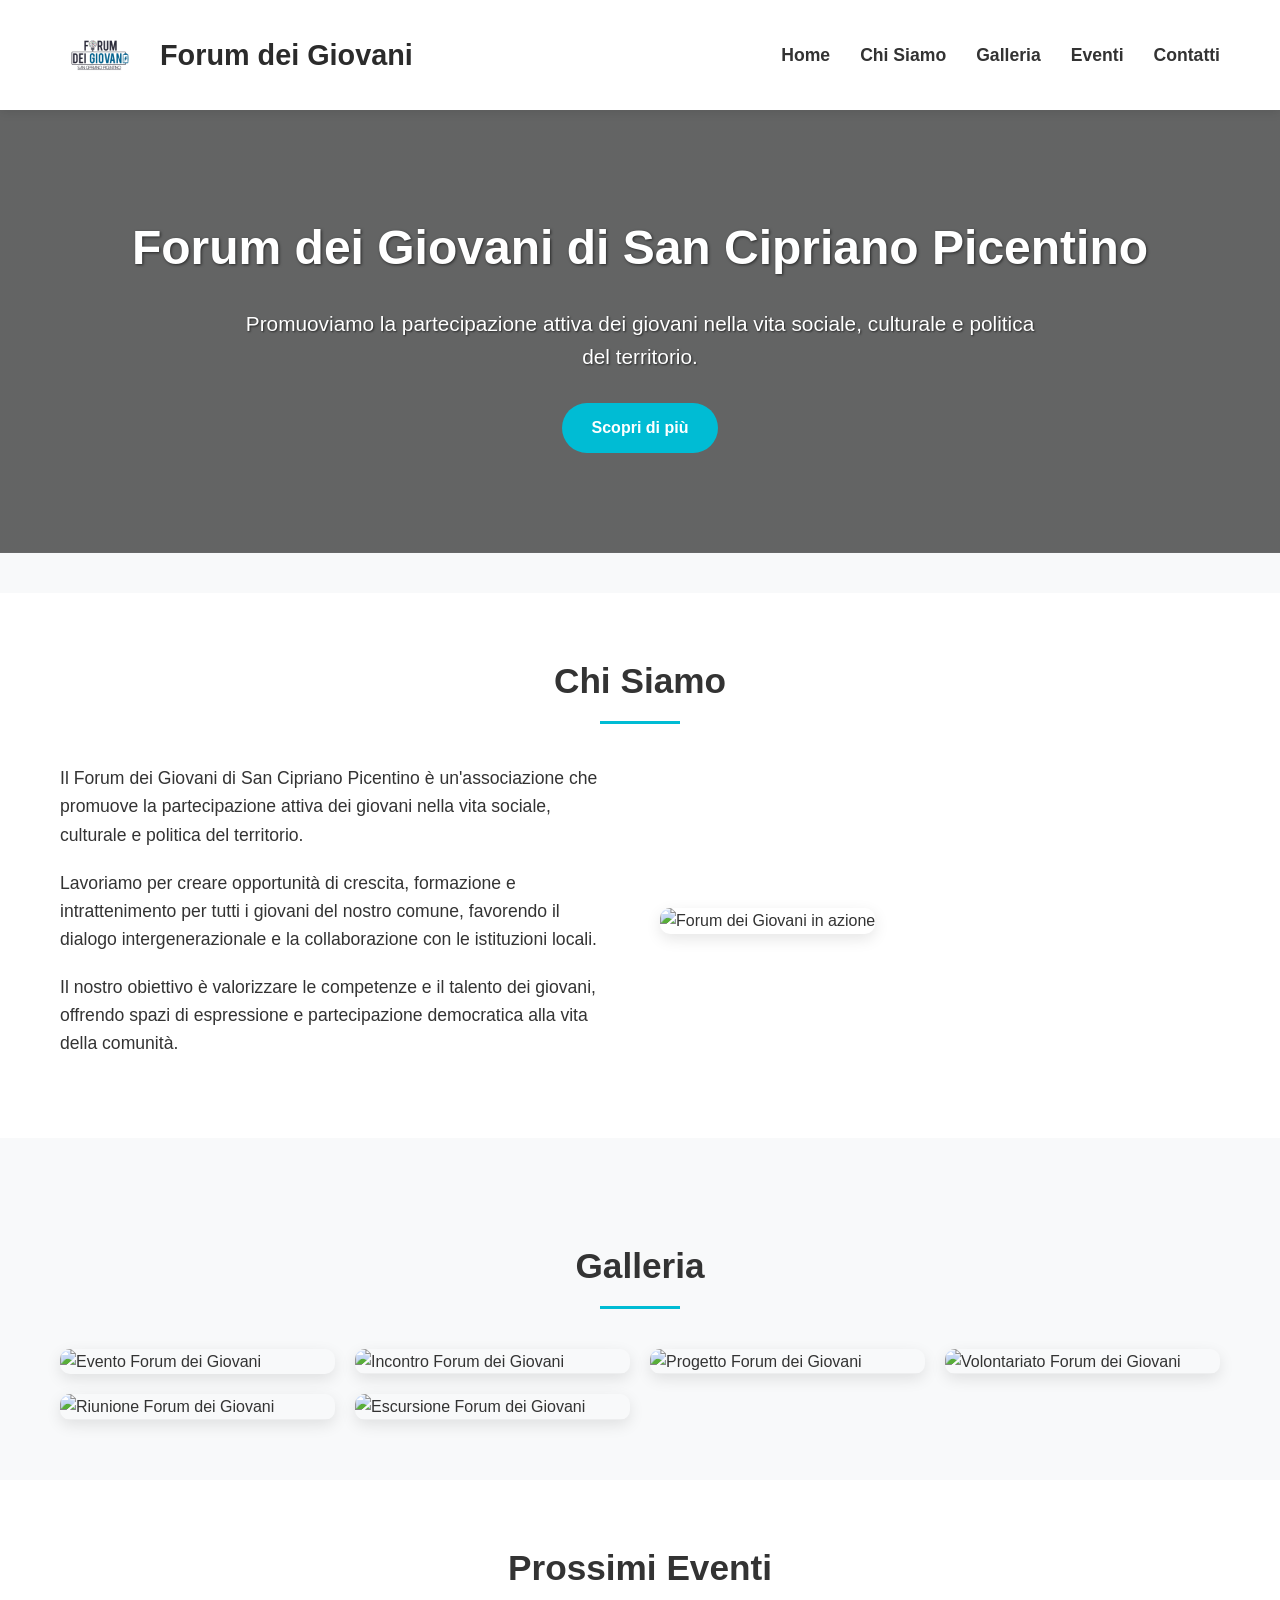
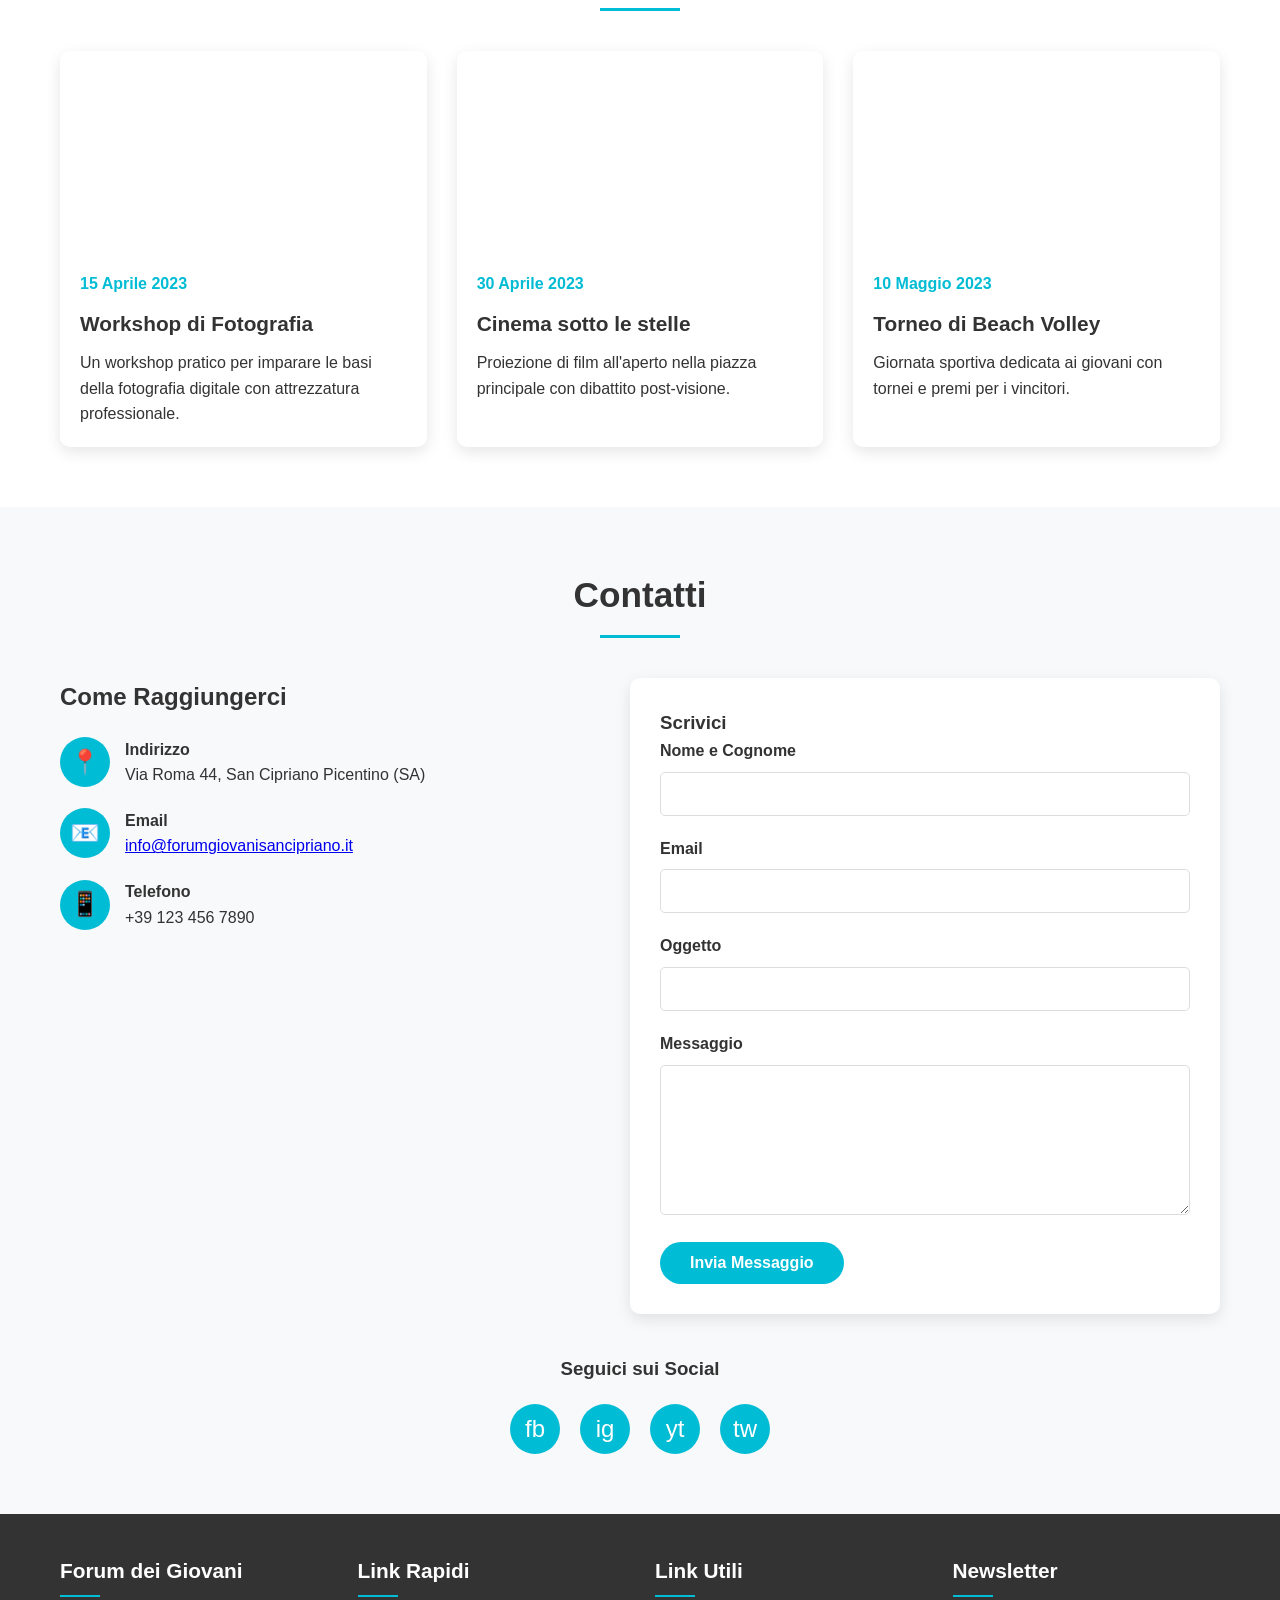
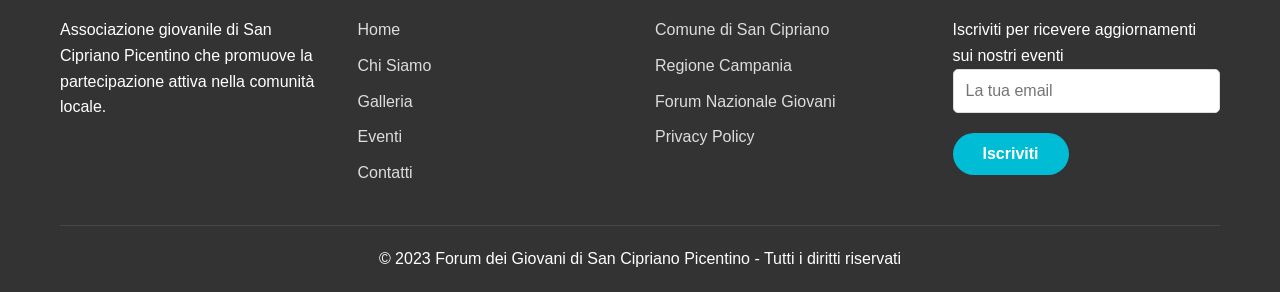
==== index.html @ 8112b5d8 "improvement of styles" ====
<!DOCTYPE html>
<html lang="it">
<head>
    <meta charset="UTF-8">
    <meta name="viewport" content="width=device-width, initial-scale=1.0">
    <title>Forum dei Giovani - San Cipriano Picentino</title>
    <style>
        /* General Reset */
        * {
            margin: 0;
            padding: 0;
            box-sizing: border-box;
        }

        /* Body and Main Layout */
        body {
            font-family: 'Arial', sans-serif;
            background-color: #f8f9fa;
            color: #333;
            line-height: 1.6;
        }

        .container {
            max-width: 1200px;
            margin: 0 auto;
            padding: 0 20px;
        }

        /* Header Styling */
        header {
            background-color: white;
            box-shadow: 0 2px 10px rgba(0,0,0,0.1);
            padding: 15px 0;
            position: sticky;
            top: 0;
            z-index: 100;
        }

        .header-content {
            display: flex;
            justify-content: space-between;
            align-items: center;
        }

        .logo {
            display: flex;
            align-items: center;
        }

        .logo img {
            height: 80px;
            margin-right: 20px;
        }

        .site-title {
            font-size: 1.8rem;
            font-weight: bold;
            color: #2b2b2b;
        }

        /* Navigation */
        nav {
            margin-left: auto;
        }

        nav ul {
            list-style: none;
            display: flex;
            gap: 30px;
        }

        nav ul li a {
            text-decoration: none;
            color: #333;
            font-weight: 600;
            font-size: 1.1rem;
            padding: 10px 0;
            position: relative;
            transition: color 0.3s;
        }

        nav ul li a:hover {
            color: #00bcd4;
        }

        nav ul li a::after {
            content: '';
            position: absolute;
            width: 0;
            height: 2px;
            bottom: 0;
            left: 0;
            background-color: #00bcd4;
            transition: width 0.3s;
        }

        nav ul li a:hover::after {
            width: 100%;
        }

        /* Hero Section */
        .hero {
            background: linear-gradient(rgba(0,0,0,0.6), rgba(0,0,0,0.6)), url('https://api.placeholder.com/1200/600');
            background-size: cover;
            background-position: center;
            color: white;
            text-align: center;
            padding: 100px 20px;
            margin-bottom: 40px;
        }

        .hero h1 {
            font-size: 3rem;
            margin-bottom: 20px;
            text-shadow: 1px 1px 3px rgba(0,0,0,0.6);
        }

        .hero p {
            font-size: 1.3rem;
            max-width: 800px;
            margin: 0 auto 30px;
            text-shadow: 1px 1px 2px rgba(0,0,0,0.6);
        }

        .btn {
            display: inline-block;
            background-color: #00bcd4;
            color: white;
            padding: 12px 30px;
            border-radius: 30px;
            text-decoration: none;
            font-weight: bold;
            transition: all 0.3s ease;
        }

        .btn:hover {
            background-color: #008ba3;
            transform: translateY(-3px);
            box-shadow: 0 10px 20px rgba(0,0,0,0.2);
        }

        /* About Section */
        #about {
            padding: 60px 0;
            background-color: white;
            margin-bottom: 40px;
        }

        .section-title {
            font-size: 2.2rem;
            text-align: center;
            margin-bottom: 40px;
            position: relative;
            padding-bottom: 15px;
        }

        .section-title::after {
            content: '';
            position: absolute;
            width: 80px;
            height: 3px;
            background-color: #00bcd4;
            bottom: 0;
            left: 50%;
            transform: translateX(-50%);
        }

        .about-content {
            display: flex;
            align-items: center;
            gap: 40px;
        }

        .about-text {
            flex: 1;
        }

        .about-text p {
            font-size: 1.1rem;
            margin-bottom: 20px;
        }

        .about-image {
            flex: 1;
        }

        .about-image img {
            width: 100%;
            border-radius: 10px;
            box-shadow: 0 5px 15px rgba(0,0,0,0.1);
        }

        /* Gallery */
        #gallery {
            padding: 60px 0;
            background-color: #f8f9fa;
        }

        .gallery-grid {
            display: grid;
            grid-template-columns: repeat(auto-fill, minmax(250px, 1fr));
            gap: 20px;
            margin-top: 40px;
        }

        .gallery-item {
            overflow: hidden;
            border-radius: 10px;
            box-shadow: 0 5px 15px rgba(0,0,0,0.1);
            position: relative;
        }

        .gallery-item img {
            width: 100%;
            display: block;
            transition: transform 0.5s ease;
        }

        .gallery-item:hover img {
            transform: scale(1.05);
        }

        .gallery-overlay {
            position: absolute;
            bottom: 0;
            left: 0;
            right: 0;
            background: rgba(0,0,0,0.7);
            color: white;
            padding: 15px;
            transform: translateY(100%);
            transition: transform 0.3s ease;
        }

        .gallery-item:hover .gallery-overlay {
            transform: translateY(0);
        }

        /* Events Section */
        #events {
            padding: 60px 0;
            background-color: white;
        }

        .events-list {
            display: grid;
            grid-template-columns: repeat(auto-fill, minmax(300px, 1fr));
            gap: 30px;
            margin-top: 40px;
        }

        .event-card {
            background: white;
            border-radius: 10px;
            overflow: hidden;
            box-shadow: 0 5px 15px rgba(0,0,0,0.1);
            transition: transform 0.3s ease;
        }

        .event-card:hover {
            transform: translateY(-10px);
        }

        .event-image {
            height: 200px;
            background-size: cover;
            background-position: center;
        }

        .event-details {
            padding: 20px;
        }

        .event-date {
            color: #00bcd4;
            font-weight: bold;
            margin-bottom: 10px;
        }

        .event-title {
            font-size: 1.3rem;
            margin-bottom: 10px;
        }

        /* Contact Section */
        #contact {
            padding: 60px 0;
            background-color: #f8f9fa;
        }

        .contact-container {
            display: flex;
            gap: 40px;
            margin-top: 40px;
        }

        .contact-info {
            flex: 1;
        }

        .contact-info h3 {
            font-size: 1.5rem;
            margin-bottom: 20px;
        }

        .contact-detail {
            display: flex;
            align-items: center;
            margin-bottom: 20px;
        }

        .contact-icon {
            width: 50px;
            height: 50px;
            background-color: #00bcd4;
            border-radius: 50%;
            display: flex;
            align-items: center;
            justify-content: center;
            margin-right: 15px;
            color: white;
            font-size: 1.5rem;
        }

        .contact-form {
            flex: 1;
            background: white;
            padding: 30px;
            border-radius: 10px;
            box-shadow: 0 5px 15px rgba(0,0,0,0.1);
        }

        .form-group {
            margin-bottom: 20px;
        }

        .form-group label {
            display: block;
            margin-bottom: 8px;
            font-weight: 600;
        }

        .form-group input,
        .form-group textarea {
            width: 100%;
            padding: 12px;
            border: 1px solid #ddd;
            border-radius: 5px;
            font-size: 1rem;
        }

        .form-group textarea {
            height: 150px;
        }

        .submit-btn {
            background-color: #00bcd4;
            color: white;
            border: none;
            padding: 12px 30px;
            border-radius: 30px;
            font-size: 1rem;
            font-weight: bold;
            cursor: pointer;
            transition: all 0.3s ease;
        }

        .submit-btn:hover {
            background-color: #008ba3;
        }

        /* Social Media */
        .social-media {
            margin-top: 40px;
            text-align: center;
        }

        .social-links {
            display: flex;
            justify-content: center;
            gap: 20px;
            margin-top: 20px;
        }

        .social-link {
            display: flex;
            align-items: center;
            justify-content: center;
            width: 50px;
            height: 50px;
            background-color: #00bcd4;
            color: white;
            border-radius: 50%;
            text-decoration: none;
            font-size: 1.5rem;
            transition: transform 0.3s ease, background-color 0.3s ease;
        }

        .social-link:hover {
            transform: translateY(-5px);
            background-color: #008ba3;
        }

        /* Footer */
        footer {
            background-color: #333;
            color: white;
            padding: 40px 0 20px;
        }

        .footer-content {
            display: flex;
            justify-content: space-between;
            flex-wrap: wrap;
            gap: 30px;
            margin-bottom: 30px;
        }

        .footer-column {
            flex: 1;
            min-width: 200px;
        }

        .footer-column h3 {
            font-size: 1.3rem;
            margin-bottom: 20px;
            position: relative;
            padding-bottom: 10px;
        }

        .footer-column h3::after {
            content: '';
            position: absolute;
            width: 40px;
            height: 2px;
            background-color: #00bcd4;
            bottom: 0;
            left: 0;
        }

        .footer-links {
            list-style: none;
        }

        .footer-links li {
            margin-bottom: 10px;
        }

        .footer-links a {
            color: #ddd;
            text-decoration: none;
            transition: color 0.3s;
        }

        .footer-links a:hover {
            color: #00bcd4;
        }

        .copyright {
            text-align: center;
            padding-top: 20px;
            border-top: 1px solid rgba(255,255,255,0.1);
        }

        /* Mobile Responsiveness */
        @media (max-width: 992px) {
            .about-content {
                flex-direction: column;
            }
            
            .contact-container {
                flex-direction: column;
            }
        }

        @media (max-width: 768px) {
            .header-content {
                flex-direction: column;
                text-align: center;
            }
            
            .logo {
                margin-bottom: 20px;
                justify-content: center;
            }
            
            nav ul {
                flex-direction: column;
                gap: 15px;
                text-align: center;
                margin-top: 20px;
            }
            
            .hero h1 {
                font-size: 2.2rem;
            }
            
            .hero p {
                font-size: 1.1rem;
            }
            
            .footer-content {
                flex-direction: column;
            }
        }
    </style>
</head>
<body>
    <header>
        <div class="container">
            <div class="header-content">
                <div class="logo">
                    <img src="logo.jpg" alt="Logo Forum dei Giovani">
                    <span class="site-title">Forum dei Giovani</span>
                </div>
                <nav>
                    <ul>
                        <li><a href="#home">Home</a></li>
                        <li><a href="#about">Chi Siamo</a></li>
                        <li><a href="#gallery">Galleria</a></li>
                        <li><a href="#events">Eventi</a></li>
                        <li><a href="#contact">Contatti</a></li>
                    </ul>
                </nav>
            </div>
        </div>
    </header>

    <section class="hero" id="home">
        <div class="container">
            <h1>Forum dei Giovani di San Cipriano Picentino</h1>
            <p>Promuoviamo la partecipazione attiva dei giovani nella vita sociale, culturale e politica del territorio.</p>
            <a href="#about" class="btn">Scopri di più</a>
        </div>
    </section>

    <section id="about">
        <div class="container">
            <h2 class="section-title">Chi Siamo</h2>
            <div class="about-content">
                <div class="about-text">
                    <p>Il Forum dei Giovani di San Cipriano Picentino è un'associazione che promuove la partecipazione attiva dei giovani nella vita sociale, culturale e politica del territorio.</p>
                    <p>Lavoriamo per creare opportunità di crescita, formazione e intrattenimento per tutti i giovani del nostro comune, favorendo il dialogo intergenerazionale e la collaborazione con le istituzioni locali.</p>
                    <p>Il nostro obiettivo è valorizzare le competenze e il talento dei giovani, offrendo spazi di espressione e partecipazione democratica alla vita della comunità.</p>
                </div>
                <div class="about-image">
                    <img src="/api/placeholder/600/400" alt="Forum dei Giovani in azione">
                </div>
            </div>
        </div>
    </section>

    <section id="gallery">
        <div class="container">
            <h2 class="section-title">Galleria</h2>
            <div class="gallery-grid">
                <div class="gallery-item">
                    <img src="/api/placeholder/400/300" alt="Evento Forum dei Giovani">
                    <div class="gallery-overlay">
                        <h3>Evento Musicale Estate 2023</h3>
                    </div>
                </div>
                <div class="gallery-item">
                    <img src="/api/placeholder/400/300" alt="Incontro Forum dei Giovani">
                    <div class="gallery-overlay">
                        <h3>Workshop Formativo</h3>
                    </div>
                </div>
                <div class="gallery-item">
                    <img src="/api/placeholder/400/300" alt="Progetto Forum dei Giovani">
                    <div class="gallery-overlay">
                        <h3>Progetto Ecologico</h3>
                    </div>
                </div>
                <div class="gallery-item">
                    <img src="/api/placeholder/400/300" alt="Volontariato Forum dei Giovani">
                    <div class="gallery-overlay">
                        <h3>Giornata del Volontariato</h3>
                    </div>
                </div>
                <div class="gallery-item">
                    <img src="/api/placeholder/400/300" alt="Riunione Forum dei Giovani">
                    <div class="gallery-overlay">
                        <h3>Assemblea Annuale</h3>
                    </div>
                </div>
                <div class="gallery-item">
                    <img src="/api/placeholder/400/300" alt="Escursione Forum dei Giovani">
                    <div class="gallery-overlay">
                        <h3>Escursione Naturalistica</h3>
                    </div>
                </div>
            </div>
        </div>
    </section>

    <section id="events">
        <div class="container">
            <h2 class="section-title">Prossimi Eventi</h2>
            <div class="events-list">
                <div class="event-card">
                    <div class="event-image" style="background-image: url('/api/placeholder/400/200')"></div>
                    <div class="event-details">
                        <div class="event-date">15 Aprile 2023</div>
                        <h3 class="event-title">Workshop di Fotografia</h3>
                        <p>Un workshop pratico per imparare le basi della fotografia digitale con attrezzatura professionale.</p>
                    </div>
                </div>
                <div class="event-card">
                    <div class="event-image" style="background-image: url('/api/placeholder/400/200')"></div>
                    <div class="event-details">
                        <div class="event-date">30 Aprile 2023</div>
                        <h3 class="event-title">Cinema sotto le stelle</h3>
                        <p>Proiezione di film all'aperto nella piazza principale con dibattito post-visione.</p>
                    </div>
                </div>
                <div class="event-card">
                    <div class="event-image" style="background-image: url('/api/placeholder/400/200')"></div>
                    <div class="event-details">
                        <div class="event-date">10 Maggio 2023</div>
                        <h3 class="event-title">Torneo di Beach Volley</h3>
                        <p>Giornata sportiva dedicata ai giovani con tornei e premi per i vincitori.</p>
                    </div>
                </div>
            </div>
        </div>
    </section>

    <section id="contact">
        <div class="container">
            <h2 class="section-title">Contatti</h2>
            <div class="contact-container">
                <div class="contact-info">
                    <h3>Come Raggiungerci</h3>
                    <div class="contact-detail">
                        <div class="contact-icon">📍</div>
                        <div>
                            <h4>Indirizzo</h4>
                            <p>Via Roma 44, San Cipriano Picentino (SA)</p>
                        </div>
                    </div>
                    <div class="contact-detail">
                        <div class="contact-icon">📧</div>
                        <div>
                            <h4>Email</h4>
                            <p><a href="mailto:info@forumgiovanisancipriano.it">info@forumgiovanisancipriano.it</a></p>
                        </div>
                    </div>
                    <div class="contact-detail">
                        <div class="contact-icon">📱</div>
                        <div>
                            <h4>Telefono</h4>
                            <p>+39 123 456 7890</p>
                        </div>
                    </div>
                </div>
                <div class="contact-form">
                    <h3>Scrivici</h3>
                    <form>
                        <div class="form-group">
                            <label for="name">Nome e Cognome</label>
                            <input type="text" id="name" required>
                        </div>
                        <div class="form-group">
                            <label for="email">Email</label>
                            <input type="email" id="email" required>
                        </div>
                        <div class="form-group">
                            <label for="subject">Oggetto</label>
                            <input type="text" id="subject">
                        </div>
                        <div class="form-group">
                            <label for="message">Messaggio</label>
                            <textarea id="message" required></textarea>
                        </div>
                        <button type="submit" class="submit-btn">Invia Messaggio</button>
                    </form>
                </div>
            </div>
            <div class="social-media">
                <h3>Seguici sui Social</h3>
                <div class="social-links">
                    <a href="#" class="social-link">fb</a>
                    <a href="#" class="social-link">ig</a>
                    <a href="#" class="social-link">yt</a>
                    <a href="#" class="social-link">tw</a>
                </div>
            </div>
        </div>
    </section>

    <footer>
        <div class="container">
            <div class="footer-content">
                <div class="footer-column">
                    <h3>Forum dei Giovani</h3>
                    <p>Associazione giovanile di San Cipriano Picentino che promuove la partecipazione attiva nella comunità locale.</p>
                </div>
                <div class="footer-column">
                    <h3>Link Rapidi</h3>
                    <ul class="footer-links">
                        <li><a href="#home">Home</a></li>
                        <li><a href="#about">Chi Siamo</a></li>
                        <li><a href="#gallery">Galleria</a></li>
                        <li><a href="#events">Eventi</a></li>
                        <li><a href="#contact">Contatti</a></li>
                    </ul>
                </div>
                <div class="footer-column">
                    <h3>Link Utili</h3>
                    <ul class="footer-links">
                        <li><a href="#">Comune di San Cipriano</a></li>
                        <li><a href="#">Regione Campania</a></li>
                        <li><a href="#">Forum Nazionale Giovani</a></li>
                        <li><a href="#">Privacy Policy</a></li>
                    </ul>
                </div>
                <div class="footer-column">
                    <h3>Newsletter</h3>
                    <p>Iscriviti per ricevere aggiornamenti sui nostri eventi</p>
                    <form>
                        <div class="form-group">
                            <input type="email" placeholder="La tua email">
                        </div>
                        <button type="submit" class="submit-btn">Iscriviti</button>
                    </form>
                </div>
            </div>
            <div class="copyright">
                <p>&copy; 2023 Forum dei Giovani di San Cipriano Picentino - Tutti i diritti riservati</p>
            </div>
        </div>
    </footer>
</body>
</html>
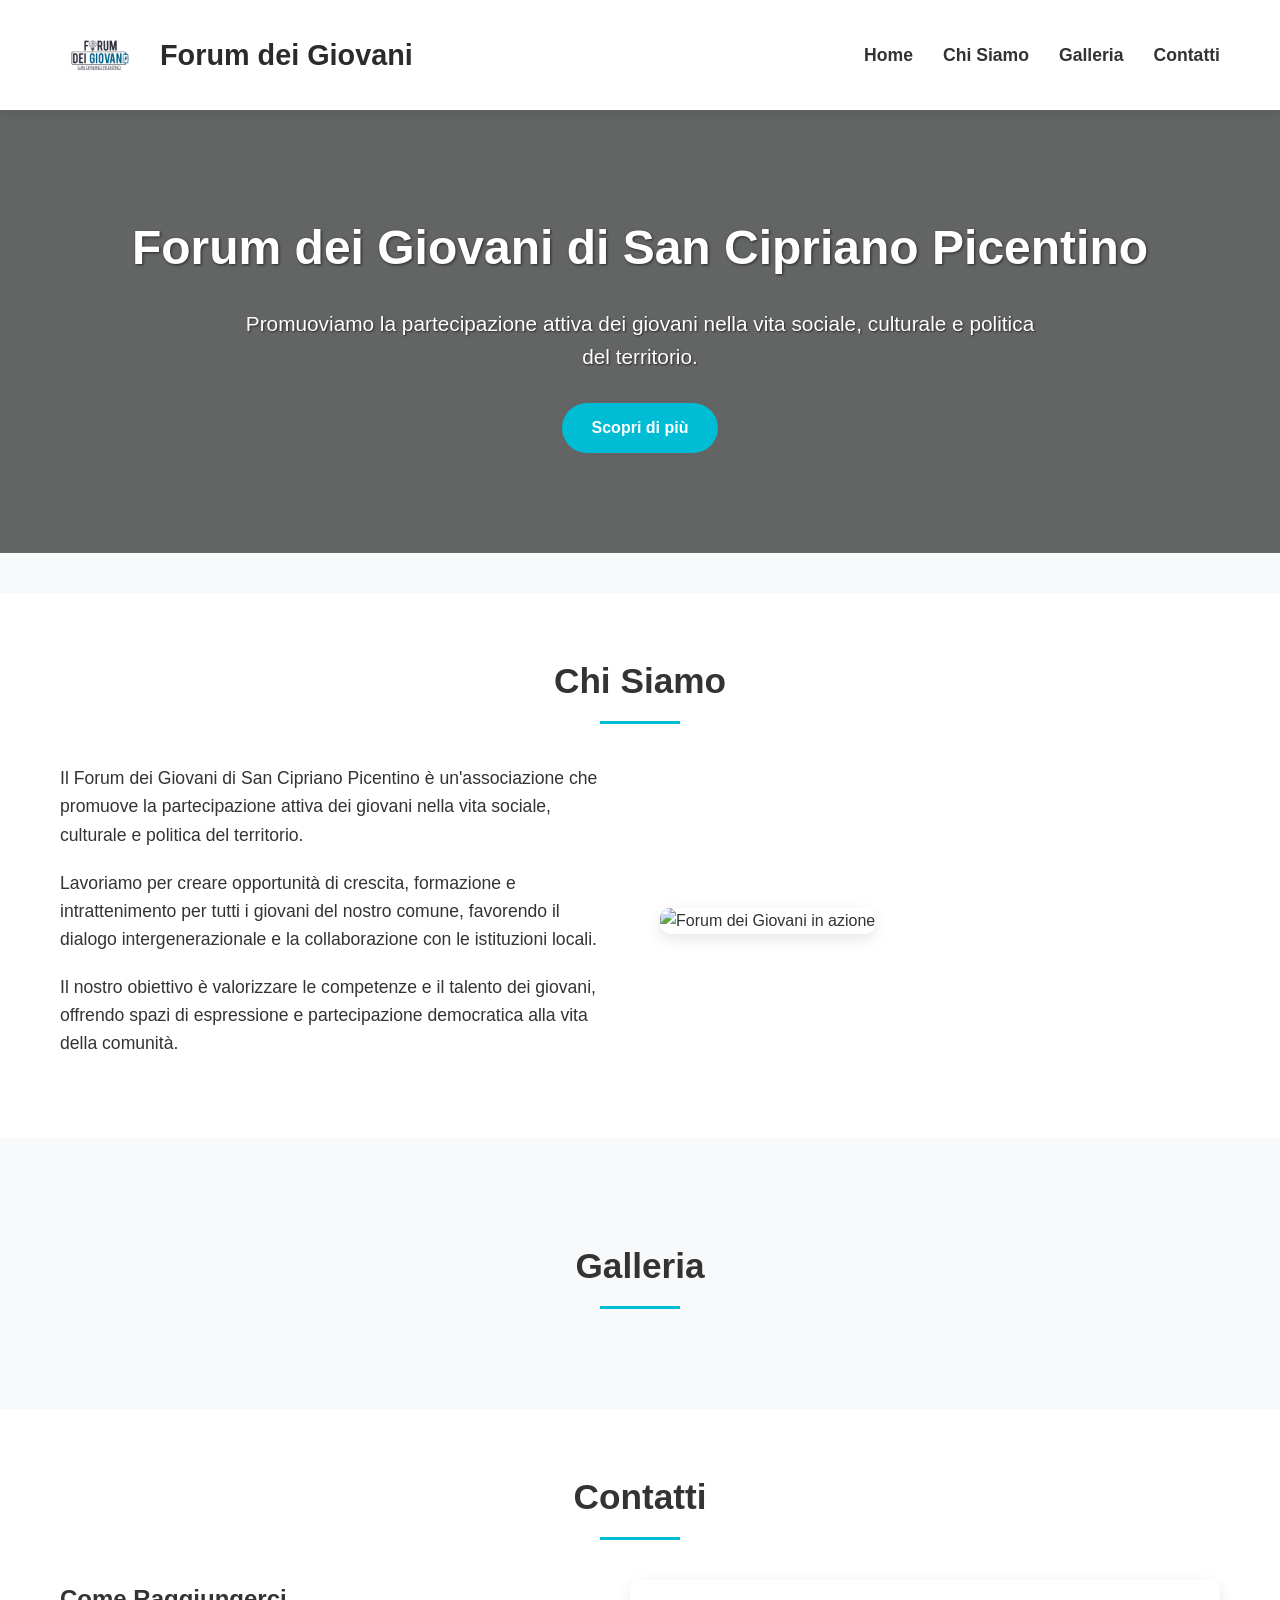
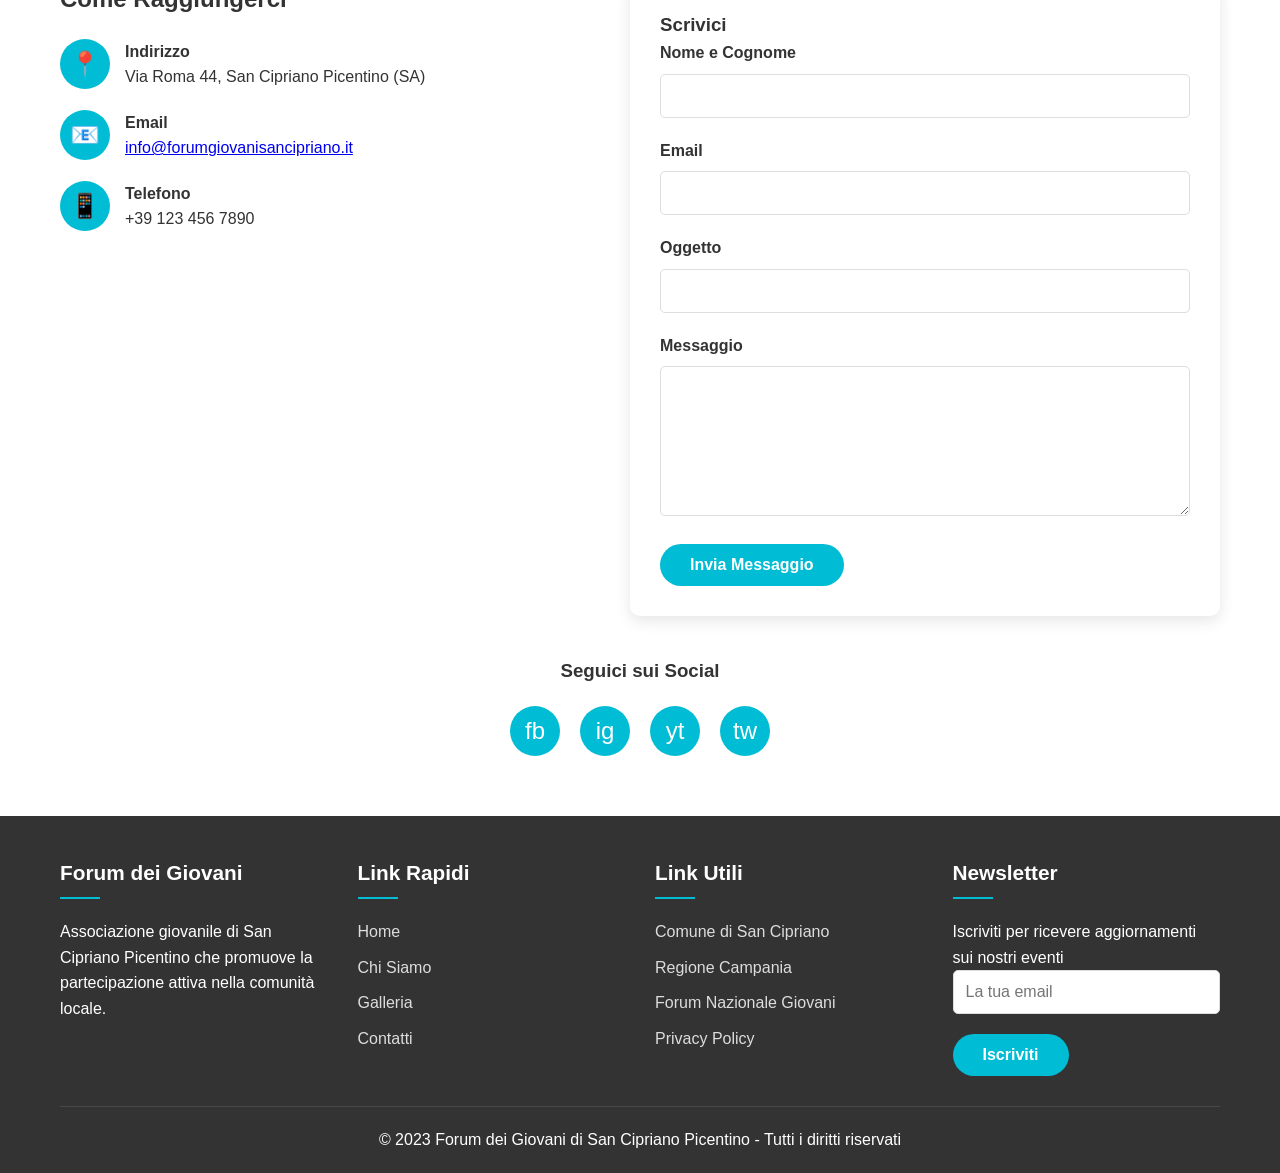
==== commit 26b9b14c: "improvements of styles" ====
--- a/index.html
+++ b/index.html
@@ -4,506 +4,7 @@
     <meta charset="UTF-8">
     <meta name="viewport" content="width=device-width, initial-scale=1.0">
     <title>Forum dei Giovani - San Cipriano Picentino</title>
-    <style>
-        /* General Reset */
-        * {
-            margin: 0;
-            padding: 0;
-            box-sizing: border-box;
-        }
-
-        /* Body and Main Layout */
-        body {
-            font-family: 'Arial', sans-serif;
-            background-color: #f8f9fa;
-            color: #333;
-            line-height: 1.6;
-        }
-
-        .container {
-            max-width: 1200px;
-            margin: 0 auto;
-            padding: 0 20px;
-        }
-
-        /* Header Styling */
-        header {
-            background-color: white;
-            box-shadow: 0 2px 10px rgba(0,0,0,0.1);
-            padding: 15px 0;
-            position: sticky;
-            top: 0;
-            z-index: 100;
-        }
-
-        .header-content {
-            display: flex;
-            justify-content: space-between;
-            align-items: center;
-        }
-
-        .logo {
-            display: flex;
-            align-items: center;
-        }
-
-        .logo img {
-            height: 80px;
-            margin-right: 20px;
-        }
-
-        .site-title {
-            font-size: 1.8rem;
-            font-weight: bold;
-            color: #2b2b2b;
-        }
-
-        /* Navigation */
-        nav {
-            margin-left: auto;
-        }
-
-        nav ul {
-            list-style: none;
-            display: flex;
-            gap: 30px;
-        }
-
-        nav ul li a {
-            text-decoration: none;
-            color: #333;
-            font-weight: 600;
-            font-size: 1.1rem;
-            padding: 10px 0;
-            position: relative;
-            transition: color 0.3s;
-        }
-
-        nav ul li a:hover {
-            color: #00bcd4;
-        }
-
-        nav ul li a::after {
-            content: '';
-            position: absolute;
-            width: 0;
-            height: 2px;
-            bottom: 0;
-            left: 0;
-            background-color: #00bcd4;
-            transition: width 0.3s;
-        }
-
-        nav ul li a:hover::after {
-            width: 100%;
-        }
-
-        /* Hero Section */
-        .hero {
-            background: linear-gradient(rgba(0,0,0,0.6), rgba(0,0,0,0.6)), url('https://api.placeholder.com/1200/600');
-            background-size: cover;
-            background-position: center;
-            color: white;
-            text-align: center;
-            padding: 100px 20px;
-            margin-bottom: 40px;
-        }
-
-        .hero h1 {
-            font-size: 3rem;
-            margin-bottom: 20px;
-            text-shadow: 1px 1px 3px rgba(0,0,0,0.6);
-        }
-
-        .hero p {
-            font-size: 1.3rem;
-            max-width: 800px;
-            margin: 0 auto 30px;
-            text-shadow: 1px 1px 2px rgba(0,0,0,0.6);
-        }
-
-        .btn {
-            display: inline-block;
-            background-color: #00bcd4;
-            color: white;
-            padding: 12px 30px;
-            border-radius: 30px;
-            text-decoration: none;
-            font-weight: bold;
-            transition: all 0.3s ease;
-        }
-
-        .btn:hover {
-            background-color: #008ba3;
-            transform: translateY(-3px);
-            box-shadow: 0 10px 20px rgba(0,0,0,0.2);
-        }
-
-        /* About Section */
-        #about {
-            padding: 60px 0;
-            background-color: white;
-            margin-bottom: 40px;
-        }
-
-        .section-title {
-            font-size: 2.2rem;
-            text-align: center;
-            margin-bottom: 40px;
-            position: relative;
-            padding-bottom: 15px;
-        }
-
-        .section-title::after {
-            content: '';
-            position: absolute;
-            width: 80px;
-            height: 3px;
-            background-color: #00bcd4;
-            bottom: 0;
-            left: 50%;
-            transform: translateX(-50%);
-        }
-
-        .about-content {
-            display: flex;
-            align-items: center;
-            gap: 40px;
-        }
-
-        .about-text {
-            flex: 1;
-        }
-
-        .about-text p {
-            font-size: 1.1rem;
-            margin-bottom: 20px;
-        }
-
-        .about-image {
-            flex: 1;
-        }
-
-        .about-image img {
-            width: 100%;
-            border-radius: 10px;
-            box-shadow: 0 5px 15px rgba(0,0,0,0.1);
-        }
-
-        /* Gallery */
-        #gallery {
-            padding: 60px 0;
-            background-color: #f8f9fa;
-        }
-
-        .gallery-grid {
-            display: grid;
-            grid-template-columns: repeat(auto-fill, minmax(250px, 1fr));
-            gap: 20px;
-            margin-top: 40px;
-        }
-
-        .gallery-item {
-            overflow: hidden;
-            border-radius: 10px;
-            box-shadow: 0 5px 15px rgba(0,0,0,0.1);
-            position: relative;
-        }
-
-        .gallery-item img {
-            width: 100%;
-            display: block;
-            transition: transform 0.5s ease;
-        }
-
-        .gallery-item:hover img {
-            transform: scale(1.05);
-        }
-
-        .gallery-overlay {
-            position: absolute;
-            bottom: 0;
-            left: 0;
-            right: 0;
-            background: rgba(0,0,0,0.7);
-            color: white;
-            padding: 15px;
-            transform: translateY(100%);
-            transition: transform 0.3s ease;
-        }
-
-        .gallery-item:hover .gallery-overlay {
-            transform: translateY(0);
-        }
-
-        /* Events Section */
-        #events {
-            padding: 60px 0;
-            background-color: white;
-        }
-
-        .events-list {
-            display: grid;
-            grid-template-columns: repeat(auto-fill, minmax(300px, 1fr));
-            gap: 30px;
-            margin-top: 40px;
-        }
-
-        .event-card {
-            background: white;
-            border-radius: 10px;
-            overflow: hidden;
-            box-shadow: 0 5px 15px rgba(0,0,0,0.1);
-            transition: transform 0.3s ease;
-        }
-
-        .event-card:hover {
-            transform: translateY(-10px);
-        }
-
-        .event-image {
-            height: 200px;
-            background-size: cover;
-            background-position: center;
-        }
-
-        .event-details {
-            padding: 20px;
-        }
-
-        .event-date {
-            color: #00bcd4;
-            font-weight: bold;
-            margin-bottom: 10px;
-        }
-
-        .event-title {
-            font-size: 1.3rem;
-            margin-bottom: 10px;
-        }
-
-        /* Contact Section */
-        #contact {
-            padding: 60px 0;
-            background-color: #f8f9fa;
-        }
-
-        .contact-container {
-            display: flex;
-            gap: 40px;
-            margin-top: 40px;
-        }
-
-        .contact-info {
-            flex: 1;
-        }
-
-        .contact-info h3 {
-            font-size: 1.5rem;
-            margin-bottom: 20px;
-        }
-
-        .contact-detail {
-            display: flex;
-            align-items: center;
-            margin-bottom: 20px;
-        }
-
-        .contact-icon {
-            width: 50px;
-            height: 50px;
-            background-color: #00bcd4;
-            border-radius: 50%;
-            display: flex;
-            align-items: center;
-            justify-content: center;
-            margin-right: 15px;
-            color: white;
-            font-size: 1.5rem;
-        }
-
-        .contact-form {
-            flex: 1;
-            background: white;
-            padding: 30px;
-            border-radius: 10px;
-            box-shadow: 0 5px 15px rgba(0,0,0,0.1);
-        }
-
-        .form-group {
-            margin-bottom: 20px;
-        }
-
-        .form-group label {
-            display: block;
-            margin-bottom: 8px;
-            font-weight: 600;
-        }
-
-        .form-group input,
-        .form-group textarea {
-            width: 100%;
-            padding: 12px;
-            border: 1px solid #ddd;
-            border-radius: 5px;
-            font-size: 1rem;
-        }
-
-        .form-group textarea {
-            height: 150px;
-        }
-
-        .submit-btn {
-            background-color: #00bcd4;
-            color: white;
-            border: none;
-            padding: 12px 30px;
-            border-radius: 30px;
-            font-size: 1rem;
-            font-weight: bold;
-            cursor: pointer;
-            transition: all 0.3s ease;
-        }
-
-        .submit-btn:hover {
-            background-color: #008ba3;
-        }
-
-        /* Social Media */
-        .social-media {
-            margin-top: 40px;
-            text-align: center;
-        }
-
-        .social-links {
-            display: flex;
-            justify-content: center;
-            gap: 20px;
-            margin-top: 20px;
-        }
-
-        .social-link {
-            display: flex;
-            align-items: center;
-            justify-content: center;
-            width: 50px;
-            height: 50px;
-            background-color: #00bcd4;
-            color: white;
-            border-radius: 50%;
-            text-decoration: none;
-            font-size: 1.5rem;
-            transition: transform 0.3s ease, background-color 0.3s ease;
-        }
-
-        .social-link:hover {
-            transform: translateY(-5px);
-            background-color: #008ba3;
-        }
-
-        /* Footer */
-        footer {
-            background-color: #333;
-            color: white;
-            padding: 40px 0 20px;
-        }
-
-        .footer-content {
-            display: flex;
-            justify-content: space-between;
-            flex-wrap: wrap;
-            gap: 30px;
-            margin-bottom: 30px;
-        }
-
-        .footer-column {
-            flex: 1;
-            min-width: 200px;
-        }
-
-        .footer-column h3 {
-            font-size: 1.3rem;
-            margin-bottom: 20px;
-            position: relative;
-            padding-bottom: 10px;
-        }
-
-        .footer-column h3::after {
-            content: '';
-            position: absolute;
-            width: 40px;
-            height: 2px;
-            background-color: #00bcd4;
-            bottom: 0;
-            left: 0;
-        }
-
-        .footer-links {
-            list-style: none;
-        }
-
-        .footer-links li {
-            margin-bottom: 10px;
-        }
-
-        .footer-links a {
-            color: #ddd;
-            text-decoration: none;
-            transition: color 0.3s;
-        }
-
-        .footer-links a:hover {
-            color: #00bcd4;
-        }
-
-        .copyright {
-            text-align: center;
-            padding-top: 20px;
-            border-top: 1px solid rgba(255,255,255,0.1);
-        }
-
-        /* Mobile Responsiveness */
-        @media (max-width: 992px) {
-            .about-content {
-                flex-direction: column;
-            }
-            
-            .contact-container {
-                flex-direction: column;
-            }
-        }
-
-        @media (max-width: 768px) {
-            .header-content {
-                flex-direction: column;
-                text-align: center;
-            }
-            
-            .logo {
-                margin-bottom: 20px;
-                justify-content: center;
-            }
-            
-            nav ul {
-                flex-direction: column;
-                gap: 15px;
-                text-align: center;
-                margin-top: 20px;
-            }
-            
-            .hero h1 {
-                font-size: 2.2rem;
-            }
-            
-            .hero p {
-                font-size: 1.1rem;
-            }
-            
-            .footer-content {
-                flex-direction: column;
-            }
-        }
-    </style>
+    <link rel="stylesheet" href="styles.css">
 </head>
 <body>
     <header>
@@ -518,7 +19,6 @@
                         <li><a href="#home">Home</a></li>
                         <li><a href="#about">Chi Siamo</a></li>
                         <li><a href="#gallery">Galleria</a></li>
-                        <li><a href="#events">Eventi</a></li>
                         <li><a href="#contact">Contatti</a></li>
                     </ul>
                 </nav>
@@ -553,75 +53,8 @@
     <section id="gallery">
         <div class="container">
             <h2 class="section-title">Galleria</h2>
-            <div class="gallery-grid">
-                <div class="gallery-item">
-                    <img src="/api/placeholder/400/300" alt="Evento Forum dei Giovani">
-                    <div class="gallery-overlay">
-                        <h3>Evento Musicale Estate 2023</h3>
-                    </div>
-                </div>
-                <div class="gallery-item">
-                    <img src="/api/placeholder/400/300" alt="Incontro Forum dei Giovani">
-                    <div class="gallery-overlay">
-                        <h3>Workshop Formativo</h3>
-                    </div>
-                </div>
-                <div class="gallery-item">
-                    <img src="/api/placeholder/400/300" alt="Progetto Forum dei Giovani">
-                    <div class="gallery-overlay">
-                        <h3>Progetto Ecologico</h3>
-                    </div>
-                </div>
-                <div class="gallery-item">
-                    <img src="/api/placeholder/400/300" alt="Volontariato Forum dei Giovani">
-                    <div class="gallery-overlay">
-                        <h3>Giornata del Volontariato</h3>
-                    </div>
-                </div>
-                <div class="gallery-item">
-                    <img src="/api/placeholder/400/300" alt="Riunione Forum dei Giovani">
-                    <div class="gallery-overlay">
-                        <h3>Assemblea Annuale</h3>
-                    </div>
-                </div>
-                <div class="gallery-item">
-                    <img src="/api/placeholder/400/300" alt="Escursione Forum dei Giovani">
-                    <div class="gallery-overlay">
-                        <h3>Escursione Naturalistica</h3>
-                    </div>
-                </div>
-            </div>
-        </div>
-    </section>
-
-    <section id="events">
-        <div class="container">
-            <h2 class="section-title">Prossimi Eventi</h2>
-            <div class="events-list">
-                <div class="event-card">
-                    <div class="event-image" style="background-image: url('/api/placeholder/400/200')"></div>
-                    <div class="event-details">
-                        <div class="event-date">15 Aprile 2023</div>
-                        <h3 class="event-title">Workshop di Fotografia</h3>
-                        <p>Un workshop pratico per imparare le basi della fotografia digitale con attrezzatura professionale.</p>
-                    </div>
-                </div>
-                <div class="event-card">
-                    <div class="event-image" style="background-image: url('/api/placeholder/400/200')"></div>
-                    <div class="event-details">
-                        <div class="event-date">30 Aprile 2023</div>
-                        <h3 class="event-title">Cinema sotto le stelle</h3>
-                        <p>Proiezione di film all'aperto nella piazza principale con dibattito post-visione.</p>
-                    </div>
-                </div>
-                <div class="event-card">
-                    <div class="event-image" style="background-image: url('/api/placeholder/400/200')"></div>
-                    <div class="event-details">
-                        <div class="event-date">10 Maggio 2023</div>
-                        <h3 class="event-title">Torneo di Beach Volley</h3>
-                        <p>Giornata sportiva dedicata ai giovani con tornei e premi per i vincitori.</p>
-                    </div>
-                </div>
+            <div class="gallery-grid" id="instagram-feed">
+                <!-- Instagram feed will be loaded here via JavaScript -->
             </div>
         </div>
     </section>
@@ -702,7 +135,6 @@
                         <li><a href="#home">Home</a></li>
                         <li><a href="#about">Chi Siamo</a></li>
                         <li><a href="#gallery">Galleria</a></li>
-                        <li><a href="#events">Eventi</a></li>
                         <li><a href="#contact">Contatti</a></li>
                     </ul>
                 </div>
@@ -731,5 +163,7 @@
             </div>
         </div>
     </footer>
+
+    <script src="script.js"></script>
 </body>
 </html>
--- a/styles.css
+++ b/styles.css
@@ -0,0 +1,479 @@
+/* General Reset */
+* {
+    margin: 0;
+    padding: 0;
+    box-sizing: border-box;
+}
+
+/* Body and Main Layout */
+body {
+    font-family: 'Arial', sans-serif;
+    background-color: #f8f9fa;
+    color: #333;
+    line-height: 1.6;
+}
+
+.container {
+    max-width: 1200px;
+    margin: 0 auto;
+    padding: 0 20px;
+}
+
+/* Header Styling */
+header {
+    background-color: white;
+    box-shadow: 0 2px 10px rgba(0,0,0,0.1);
+    padding: 15px 0;
+    position: sticky;
+    top: 0;
+    z-index: 100;
+}
+
+.header-content {
+    display: flex;
+    justify-content: space-between;
+    align-items: center;
+}
+
+.logo {
+    display: flex;
+    align-items: center;
+}
+
+.logo img {
+    height: 80px;
+    margin-right: 20px;
+}
+
+.site-title {
+    font-size: 1.8rem;
+    font-weight: bold;
+    color: #2b2b2b;
+}
+
+/* Navigation */
+nav {
+    margin-left: auto;
+}
+
+nav ul {
+    list-style: none;
+    display: flex;
+    gap: 30px;
+}
+
+nav ul li a {
+    text-decoration: none;
+    color: #333;
+    font-weight: 600;
+    font-size: 1.1rem;
+    padding: 10px 0;
+    position: relative;
+    transition: color 0.3s;
+}
+
+nav ul li a:hover {
+    color: #00bcd4;
+}
+
+nav ul li a::after {
+    content: '';
+    position: absolute;
+    width: 0;
+    height: 2px;
+    bottom: 0;
+    left: 0;
+    background-color: #00bcd4;
+    transition: width 0.3s;
+}
+
+nav ul li a:hover::after {
+    width: 100%;
+}
+
+/* Hero Section */
+.hero {
+    background: linear-gradient(rgba(0,0,0,0.6), rgba(0,0,0,0.6)), url('https://api.placeholder.com/1200/600');
+    background-size: cover;
+    background-position: center;
+    color: white;
+    text-align: center;
+    padding: 100px 20px;
+    margin-bottom: 40px;
+}
+
+.hero h1 {
+    font-size: 3rem;
+    margin-bottom: 20px;
+    text-shadow: 1px 1px 3px rgba(0,0,0,0.6);
+}
+
+.hero p {
+    font-size: 1.3rem;
+    max-width: 800px;
+    margin: 0 auto 30px;
+    text-shadow: 1px 1px 2px rgba(0,0,0,0.6);
+}
+
+.btn {
+    display: inline-block;
+    background-color: #00bcd4;
+    color: white;
+    padding: 12px 30px;
+    border-radius: 30px;
+    text-decoration: none;
+    font-weight: bold;
+    transition: all 0.3s ease;
+}
+
+.btn:hover {
+    background-color: #008ba3;
+    transform: translateY(-3px);
+    box-shadow: 0 10px 20px rgba(0,0,0,0.2);
+}
+
+/* About Section */
+#about {
+    padding: 60px 0;
+    background-color: white;
+    margin-bottom: 40px;
+}
+
+.section-title {
+    font-size: 2.2rem;
+    text-align: center;
+    margin-bottom: 40px;
+    position: relative;
+    padding-bottom: 15px;
+}
+
+.section-title::after {
+    content: '';
+    position: absolute;
+    width: 80px;
+    height: 3px;
+    background-color: #00bcd4;
+    bottom: 0;
+    left: 50%;
+    transform: translateX(-50%);
+}
+
+.about-content {
+    display: flex;
+    align-items: center;
+    gap: 40px;
+}
+
+.about-text {
+    flex: 1;
+}
+
+.about-text p {
+    font-size: 1.1rem;
+    margin-bottom: 20px;
+}
+
+.about-image {
+    flex: 1;
+}
+
+.about-image img {
+    width: 100%;
+    border-radius: 10px;
+    box-shadow: 0 5px 15px rgba(0,0,0,0.1);
+}
+
+/* Gallery */
+#gallery {
+    padding: 60px 0;
+    background-color: #f8f9fa;
+}
+
+.gallery-grid {
+    display: grid;
+    grid-template-columns: repeat(auto-fill, minmax(250px, 1fr));
+    gap: 20px;
+    margin-top: 40px;
+}
+
+.gallery-item {
+    overflow: hidden;
+    border-radius: 10px;
+    box-shadow: 0 5px 15px rgba(0,0,0,0.1);
+    position: relative;
+}
+
+.gallery-item img {
+    width: 100%;
+    display: block;
+    transition: transform 0.5s ease;
+}
+
+.gallery-item:hover img {
+    transform: scale(1.05);
+}
+
+.gallery-overlay {
+    position: absolute;
+    bottom: 0;
+    left: 0;
+    right: 0;
+    background: rgba(0,0,0,0.7);
+    color: white;
+    padding: 15px;
+    transform: translateY(100%);
+    transition: transform 0.3s ease;
+}
+
+.gallery-item:hover .gallery-overlay {
+    transform: translateY(0);
+}
+
+/* Contact Section */
+#contact {
+    padding: 60px 0;
+    background-color: white;
+}
+
+.contact-container {
+    display: flex;
+    gap: 40px;
+    margin-top: 40px;
+}
+
+.contact-info {
+    flex: 1;
+}
+
+.contact-info h3 {
+    font-size: 1.5rem;
+    margin-bottom: 20px;
+}
+
+.contact-detail {
+    display: flex;
+    align-items: center;
+    margin-bottom: 20px;
+}
+
+.contact-icon {
+    width: 50px;
+    height: 50px;
+    background-color: #00bcd4;
+    border-radius: 50%;
+    display: flex;
+    align-items: center;
+    justify-content: center;
+    margin-right: 15px;
+    color: white;
+    font-size: 1.5rem;
+}
+
+.contact-form {
+    flex: 1;
+    background: white;
+    padding: 30px;
+    border-radius: 10px;
+    box-shadow: 0 5px 15px rgba(0,0,0,0.1);
+}
+
+.form-group {
+    margin-bottom: 20px;
+}
+
+.form-group label {
+    display: block;
+    margin-bottom: 8px;
+    font-weight: 600;
+}
+
+.form-group input,
+.form-group textarea {
+    width: 100%;
+    padding: 12px;
+    border: 1px solid #ddd;
+    border-radius: 5px;
+    font-size: 1rem;
+}
+
+.form-group textarea {
+    height: 150px;
+}
+
+.submit-btn {
+    background-color: #00bcd4;
+    color: white;
+    border: none;
+    padding: 12px 30px;
+    border-radius: 30px;
+    font-size: 1rem;
+    font-weight: bold;
+    cursor: pointer;
+    transition: all 0.3s ease;
+}
+
+.submit-btn:hover {
+    background-color: #008ba3;
+}
+
+/* Social Media */
+.social-media {
+    margin-top: 40px;
+    text-align: center;
+}
+
+.social-links {
+    display: flex;
+    justify-content: center;
+    gap: 20px;
+    margin-top: 20px;
+}
+
+.social-link {
+    display: flex;
+    align-items: center;
+    justify-content: center;
+    width: 50px;
+    height: 50px;
+    background-color: #00bcd4;
+    color: white;
+    border-radius: 50%;
+    text-decoration: none;
+    font-size: 1.5rem;
+    transition: transform 0.3s ease, background-color 0.3s ease;
+}
+
+.social-link:hover {
+    transform: translateY(-5px);
+    background-color: #008ba3;
+}
+
+/* Footer */
+footer {
+    background-color: #333;
+    color: white;
+    padding: 40px 0 20px;
+}
+
+.footer-content {
+    display: flex;
+    justify-content: space-between;
+    flex-wrap: wrap;
+    gap: 30px;
+    margin-bottom: 30px;
+}
+
+.footer-column {
+    flex: 1;
+    min-width: 200px;
+}
+
+.footer-column h3 {
+    font-size: 1.3rem;
+    margin-bottom: 20px;
+    position: relative;
+    padding-bottom: 10px;
+}
+
+.footer-column h3::after {
+    content: '';
+    position: absolute;
+    width: 40px;
+    height: 2px;
+    background-color: #00bcd4;
+    bottom: 0;
+    left: 0;
+}
+
+.footer-links {
+    list-style: none;
+}
+
+.footer-links li {
+    margin-bottom: 10px;
+}
+
+.footer-links a {
+    color: #ddd;
+    text-decoration: none;
+    transition: color 0.3s;
+}
+
+.footer-links a:hover {
+    color: #00bcd4;
+}
+
+.copyright {
+    text-align: center;
+    padding-top: 20px;
+    border-top: 1px solid rgba(255,255,255,0.1);
+}
+
+/* Instagram Feed Specific Styles */
+#instagram-feed .gallery-item {
+    position: relative;
+}
+
+#instagram-feed .gallery-item img {
+    width: 100%;
+    height: 250px;
+    object-fit: cover;
+}
+
+#instagram-feed .gallery-caption {
+    background: rgba(0, 0, 0, 0.7);
+    color: white;
+    padding: 10px;
+    position: absolute;
+    bottom: 0;
+    left: 0;
+    right: 0;
+    transform: translateY(100%);
+    transition: transform 0.3s ease;
+}
+
+#instagram-feed .gallery-item:hover .gallery-caption {
+    transform: translateY(0);
+}
+
+/* Mobile Responsiveness */
+@media (max-width: 992px) {
+    .about-content {
+        flex-direction: column;
+    }
+    
+    .contact-container {
+        flex-direction: column;
+    }
+}
+
+@media (max-width: 768px) {
+    .header-content {
+        flex-direction: column;
+        text-align: center;
+    }
+    
+    .logo {
+        margin-bottom: 20px;
+        justify-content: center;
+    }
+    
+    nav ul {
+        flex-direction: column;
+        gap: 15px;
+        text-align: center;
+        margin-top: 20px;
+    }
+    
+    .hero h1 {
+        font-size: 2.2rem;
+    }
+    
+    .hero p {
+        font-size: 1.1rem;
+    }
+    
+    .footer-content {
+        flex-direction: column;
+    }
+}
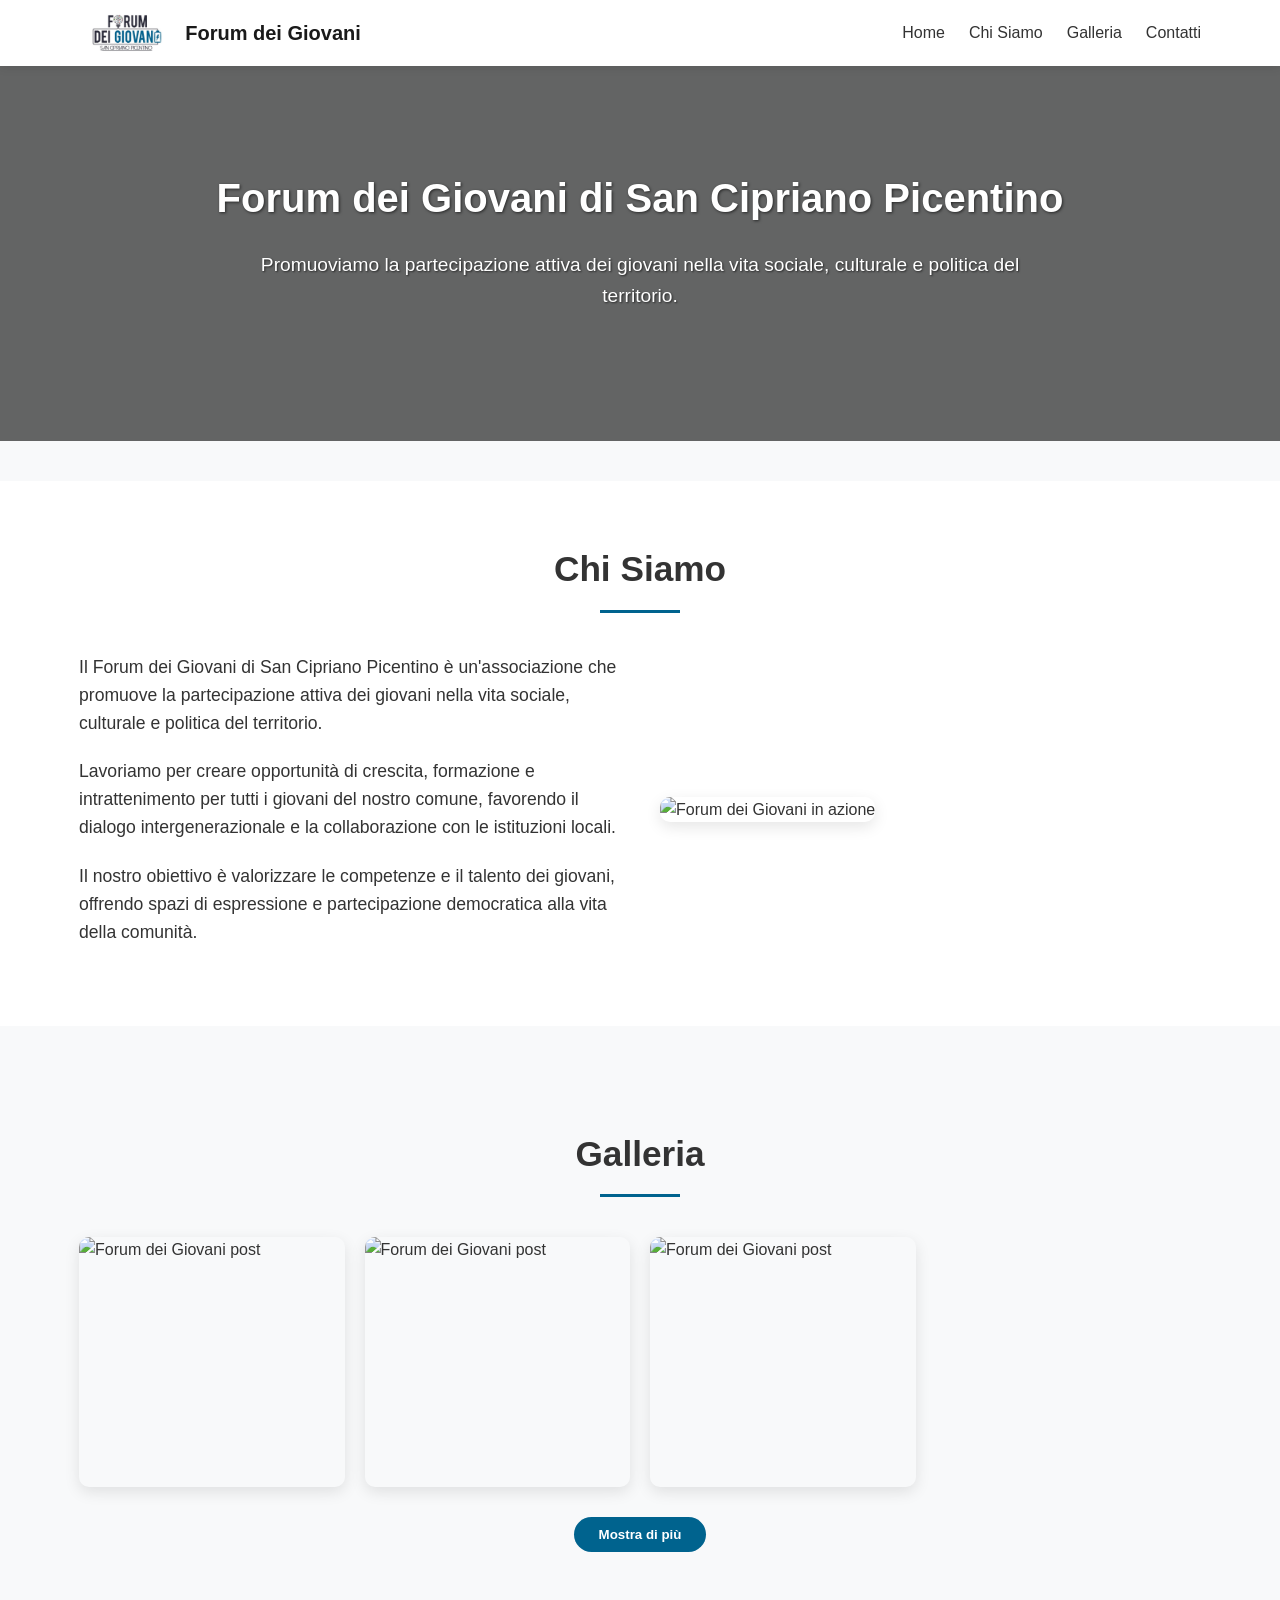
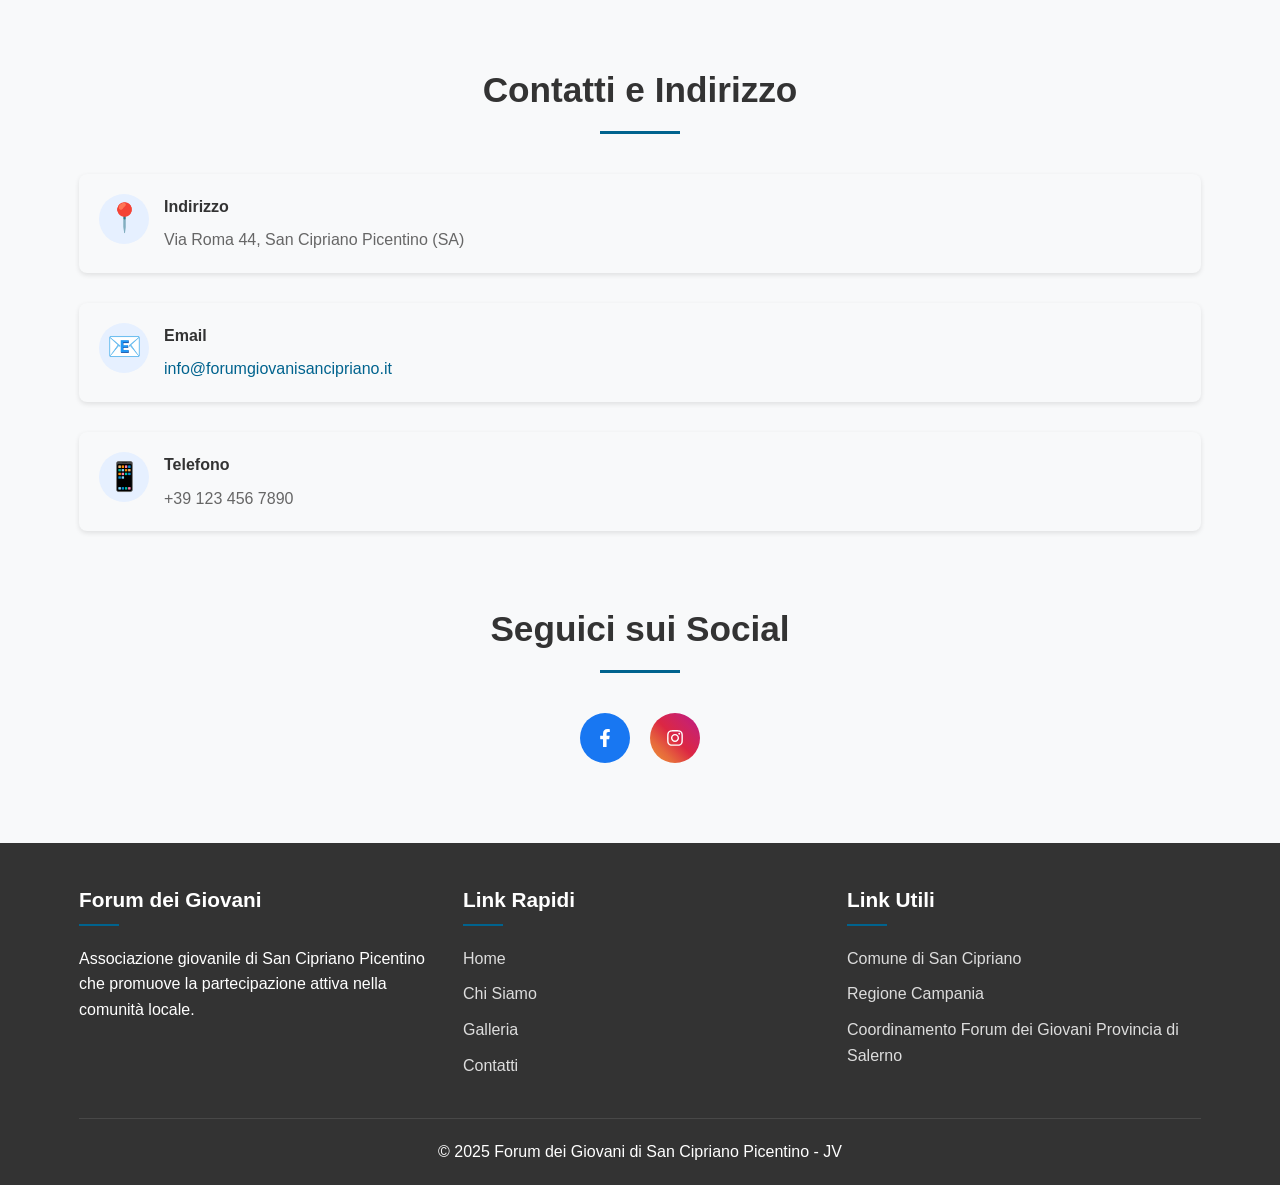
==== commit 3ec324c8: "improvements" ====
--- a/index.html
+++ b/index.html
@@ -7,14 +7,18 @@
     <link rel="stylesheet" href="styles.css">
 </head>
 <body>
-    <header>
+    <header id="header">
         <div class="container">
             <div class="header-content">
                 <div class="logo">
                     <img src="logo.jpg" alt="Logo Forum dei Giovani">
                     <span class="site-title">Forum dei Giovani</span>
                 </div>
-                <nav>
+                <input type="checkbox" id="menu-toggle" class="menu-toggle">
+                <label for="menu-toggle" class="menu-icon">
+                    <div class="hamburger"></div>
+                </label>
+                <nav class="main-nav">
                     <ul>
                         <li><a href="#home">Home</a></li>
                         <li><a href="#about">Chi Siamo</a></li>
@@ -29,8 +33,11 @@
     <section class="hero" id="home">
         <div class="container">
             <h1>Forum dei Giovani di San Cipriano Picentino</h1>
+            <div class="logo">
+                <img src="logo.jpg" alt="Logo Forum dei Giovani">
+                <span class="site-title">Forum dei Giovani</span>
+            </div>
             <p>Promuoviamo la partecipazione attiva dei giovani nella vita sociale, culturale e politica del territorio.</p>
-            <a href="#about" class="btn">Scopri di più</a>
         </div>
     </section>
 
@@ -61,62 +68,52 @@
 
     <section id="contact">
         <div class="container">
-            <h2 class="section-title">Contatti</h2>
+            <h2 class="section-title">Contatti e Indirizzo</h2>
             <div class="contact-container">
                 <div class="contact-info">
-                    <h3>Come Raggiungerci</h3>
-                    <div class="contact-detail">
-                        <div class="contact-icon">📍</div>
-                        <div>
-                            <h4>Indirizzo</h4>
-                            <p>Via Roma 44, San Cipriano Picentino (SA)</p>
+                    <div class="contact-grid">
+                        <div class="contact-detail">
+                            <div class="contact-icon">📍</div>
+                            <div>
+                                <h4>Indirizzo</h4>
+                                <p>Via Roma 44, San Cipriano Picentino (SA)</p>
+                            </div>
                         </div>
-                    </div>
-                    <div class="contact-detail">
-                        <div class="contact-icon">📧</div>
-                        <div>
-                            <h4>Email</h4>
-                            <p><a href="mailto:info@forumgiovanisancipriano.it">info@forumgiovanisancipriano.it</a></p>
+                        <div class="contact-detail">
+                            <div class="contact-icon">📧</div>
+                            <div>
+                                <h4>Email</h4>
+                                <p><a href="mailto:info@forumgiovanisancipriano.it">info@forumgiovanisancipriano.it</a></p>
+                            </div>
                         </div>
-                    </div>
-                    <div class="contact-detail">
-                        <div class="contact-icon">📱</div>
-                        <div>
-                            <h4>Telefono</h4>
-                            <p>+39 123 456 7890</p>
+                        <div class="contact-detail">
+                            <div class="contact-icon">📱</div>
+                            <div>
+                                <h4>Telefono</h4>
+                                <p>+39 123 456 7890</p>
+                            </div>
                         </div>
                     </div>
                 </div>
-                <div class="contact-form">
-                    <h3>Scrivici</h3>
-                    <form>
-                        <div class="form-group">
-                            <label for="name">Nome e Cognome</label>
-                            <input type="text" id="name" required>
-                        </div>
-                        <div class="form-group">
-                            <label for="email">Email</label>
-                            <input type="email" id="email" required>
-                        </div>
-                        <div class="form-group">
-                            <label for="subject">Oggetto</label>
-                            <input type="text" id="subject">
-                        </div>
-                        <div class="form-group">
-                            <label for="message">Messaggio</label>
-                            <textarea id="message" required></textarea>
-                        </div>
-                        <button type="submit" class="submit-btn">Invia Messaggio</button>
-                    </form>
-                </div>
             </div>
-            <div class="social-media">
-                <h3>Seguici sui Social</h3>
+            
+            <div class="social-media-section">
+                <h2 class="section-title">Seguici sui Social</h2>
                 <div class="social-links">
-                    <a href="#" class="social-link">fb</a>
-                    <a href="#" class="social-link">ig</a>
-                    <a href="#" class="social-link">yt</a>
-                    <a href="#" class="social-link">tw</a>
+                    <a href="#" class="social-link facebook">
+                        <i class="social-icon">
+                            <svg xmlns="http://www.w3.org/2000/svg" viewBox="0 0 320 512" width="18" height="18">
+                                <path fill="currentColor" d="M279.14 288l14.22-92.66h-88.91v-60.13c0-25.35 12.42-50.06 52.24-50.06h40.42V6.26S260.43 0 225.36 0c-73.22 0-121.08 44.38-121.08 124.72v70.62H22.89V288h81.39v224h100.17V288z"/>
+                            </svg>
+                        </i>
+                    </a>
+                    <a href="#" class="social-link instagram">
+                        <i class="social-icon">
+                            <svg xmlns="http://www.w3.org/2000/svg" viewBox="0 0 448 512" width="18" height="18">
+                                <path fill="currentColor" d="M224.1 141c-63.6 0-114.9 51.3-114.9 114.9s51.3 114.9 114.9 114.9S339 319.5 339 255.9 287.7 141 224.1 141zm0 189.6c-41.1 0-74.7-33.5-74.7-74.7s33.5-74.7 74.7-74.7 74.7 33.5 74.7 74.7-33.6 74.7-74.7 74.7zm146.4-194.3c0 14.9-12 26.8-26.8 26.8-14.9 0-26.8-12-26.8-26.8s12-26.8 26.8-26.8 26.8 12 26.8 26.8zm76.1 27.2c-1.7-35.9-9.9-67.7-36.2-93.9-26.2-26.2-58-34.4-93.9-36.2-37-2.1-147.9-2.1-184.9 0-35.8 1.7-67.6 9.9-93.9 36.1s-34.4 58-36.2 93.9c-2.1 37-2.1 147.9 0 184.9 1.7 35.9 9.9 67.7 36.2 93.9s58 34.4 93.9 36.2c37 2.1 147.9 2.1 184.9 0 35.9-1.7 67.7-9.9 93.9-36.2 26.2-26.2 34.4-58 36.2-93.9 2.1-37 2.1-147.8 0-184.8zM398.8 388c-7.8 19.6-22.9 34.7-42.6 42.6-29.5 11.7-99.5 9-132.1 9s-102.7 2.6-132.1-9c-19.6-7.8-34.7-22.9-42.6-42.6-11.7-29.5-9-99.5-9-132.1s-2.6-102.7 9-132.1c7.8-19.6 22.9-34.7 42.6-42.6 29.5-11.7 99.5-9 132.1-9s102.7-2.6 132.1 9c19.6 7.8 34.7 22.9 42.6 42.6 11.7 29.5 9 99.5 9 132.1s2.7 102.7-9 132.1z"/>
+                            </svg>
+                        </i>
+                    </a>
                 </div>
             </div>
         </div>
@@ -141,25 +138,14 @@
                 <div class="footer-column">
                     <h3>Link Utili</h3>
                     <ul class="footer-links">
-                        <li><a href="#">Comune di San Cipriano</a></li>
-                        <li><a href="#">Regione Campania</a></li>
-                        <li><a href="#">Forum Nazionale Giovani</a></li>
-                        <li><a href="#">Privacy Policy</a></li>
+                        <li><a href="https://www.comune.sanciprianopicentino.sa.it/" target="_blank">Comune di San Cipriano</a></li>
+                        <li><a href="https://www.regione.campania.it/" target="_blank">Regione Campania</a></li>
+                        <li><a href="https://www.facebook.com/CoordinamentoForumdeiGiovaniProvinciadiSalerno" target="_blank">Coordinamento Forum dei Giovani Provincia di Salerno</a></li>
                     </ul>
-                </div>
-                <div class="footer-column">
-                    <h3>Newsletter</h3>
-                    <p>Iscriviti per ricevere aggiornamenti sui nostri eventi</p>
-                    <form>
-                        <div class="form-group">
-                            <input type="email" placeholder="La tua email">
-                        </div>
-                        <button type="submit" class="submit-btn">Iscriviti</button>
-                    </form>
                 </div>
             </div>
             <div class="copyright">
-                <p>&copy; 2023 Forum dei Giovani di San Cipriano Picentino - Tutti i diritti riservati</p>
+                <p>&copy; 2025 Forum dei Giovani di San Cipriano Picentino - JV</p>
             </div>
         </div>
     </footer>
--- a/styles.css
+++ b/styles.css
@@ -14,16 +14,16 @@
 }
 
 .container {
+    width: 90%;
     max-width: 1200px;
     margin: 0 auto;
-    padding: 0 20px;
-}
-
-/* Header Styling */
+    padding: 0 15px;
+}
+
+/* Header styling - Using the styles from the bottom */
 header {
-    background-color: white;
-    box-shadow: 0 2px 10px rgba(0,0,0,0.1);
-    padding: 15px 0;
+    background-color: #fff;
+    box-shadow: 0 1px 10px rgba(0, 0, 0, 0.1);
     position: sticky;
     top: 0;
     z-index: 100;
@@ -33,67 +33,80 @@
     display: flex;
     justify-content: space-between;
     align-items: center;
-}
-
+    padding: 12px 0;
+    position: relative;
+}
+
+/* Logo styling */
 .logo {
     display: flex;
     align-items: center;
 }
 
 .logo img {
-    height: 80px;
-    margin-right: 20px;
+    height: 42px;
+    margin-right: 10px;
+    border-radius: 50%;
+    object-fit: cover;
 }
 
 .site-title {
-    font-size: 1.8rem;
-    font-weight: bold;
-    color: #2b2b2b;
-}
-
-/* Navigation */
-nav {
-    margin-left: auto;
-}
-
-nav ul {
+    font-size: 1.25rem;
+    font-weight: 600;
+    color: #1a1a1a;
+}
+
+/* Navigation styling - prioritizing mobile styles */
+.main-nav ul {
+    display: flex;
     list-style: none;
-    display: flex;
-    gap: 30px;
-}
-
-nav ul li a {
+    margin: 0;
+    padding: 0;
+}
+
+.main-nav li {
+    margin-left: 24px;
+}
+
+.main-nav a {
     text-decoration: none;
     color: #333;
-    font-weight: 600;
-    font-size: 1.1rem;
-    padding: 10px 0;
+    font-weight: 500;
     position: relative;
-    transition: color 0.3s;
-}
-
-nav ul li a:hover {
-    color: #00bcd4;
-}
-
-nav ul li a::after {
+    transition: color 0.2s ease;
+}
+
+.main-nav a:hover {
+    color: #00638e;
+}
+
+.main-nav a::after {
     content: '';
     position: absolute;
     width: 0;
     height: 2px;
-    bottom: 0;
+    bottom: -4px;
     left: 0;
-    background-color: #00bcd4;
-    transition: width 0.3s;
-}
-
-nav ul li a:hover::after {
+    background-color: #00638e;
+    transition: width 0.3s ease;
+}
+
+.main-nav a:hover::after {
     width: 100%;
+}
+
+/* Menu toggle for mobile */
+.menu-toggle {
+    display: none;
+}
+
+.menu-icon {
+    display: none;
 }
 
 /* Hero Section */
 .hero {
-    background: linear-gradient(rgba(0,0,0,0.6), rgba(0,0,0,0.6)), url('https://api.placeholder.com/1200/600');
+    background: linear-gradient(rgba(0,0,0,0.6), rgba(0,0,0,0.6)), url('/api/placeholder/1200/600');
     background-size: cover;
     background-position: center;
     color: white;
@@ -103,13 +116,13 @@
 }
 
 .hero h1 {
-    font-size: 3rem;
+    font-size: 2.5rem;
     margin-bottom: 20px;
     text-shadow: 1px 1px 3px rgba(0,0,0,0.6);
 }
 
 .hero p {
-    font-size: 1.3rem;
+    font-size: 1.2rem;
     max-width: 800px;
     margin: 0 auto 30px;
     text-shadow: 1px 1px 2px rgba(0,0,0,0.6);
@@ -117,7 +130,7 @@
 
 .btn {
     display: inline-block;
-    background-color: #00bcd4;
+    background-color: #00638e;
     color: white;
     padding: 12px 30px;
     border-radius: 30px;
@@ -127,7 +140,7 @@
 }
 
 .btn:hover {
-    background-color: #008ba3;
+    background-color: #004499;
     transform: translateY(-3px);
     box-shadow: 0 10px 20px rgba(0,0,0,0.2);
 }
@@ -152,7 +165,7 @@
     position: absolute;
     width: 80px;
     height: 3px;
-    background-color: #00bcd4;
+    background-color: #00638e;
     bottom: 0;
     left: 50%;
     transform: translateX(-50%);
@@ -183,7 +196,7 @@
     box-shadow: 0 5px 15px rgba(0,0,0,0.1);
 }
 
-/* Gallery */
+/* Gallery styles */
 #gallery {
     padding: 60px 0;
     background-color: #f8f9fa;
@@ -205,6 +218,8 @@
 
 .gallery-item img {
     width: 100%;
+    height: 250px;
+    object-fit: cover;
     display: block;
     transition: transform 0.5s ease;
 }
@@ -229,126 +244,7 @@
     transform: translateY(0);
 }
 
-/* Contact Section */
-#contact {
-    padding: 60px 0;
-    background-color: white;
-}
-
-.contact-container {
-    display: flex;
-    gap: 40px;
-    margin-top: 40px;
-}
-
-.contact-info {
-    flex: 1;
-}
-
-.contact-info h3 {
-    font-size: 1.5rem;
-    margin-bottom: 20px;
-}
-
-.contact-detail {
-    display: flex;
-    align-items: center;
-    margin-bottom: 20px;
-}
-
-.contact-icon {
-    width: 50px;
-    height: 50px;
-    background-color: #00bcd4;
-    border-radius: 50%;
-    display: flex;
-    align-items: center;
-    justify-content: center;
-    margin-right: 15px;
-    color: white;
-    font-size: 1.5rem;
-}
-
-.contact-form {
-    flex: 1;
-    background: white;
-    padding: 30px;
-    border-radius: 10px;
-    box-shadow: 0 5px 15px rgba(0,0,0,0.1);
-}
-
-.form-group {
-    margin-bottom: 20px;
-}
-
-.form-group label {
-    display: block;
-    margin-bottom: 8px;
-    font-weight: 600;
-}
-
-.form-group input,
-.form-group textarea {
-    width: 100%;
-    padding: 12px;
-    border: 1px solid #ddd;
-    border-radius: 5px;
-    font-size: 1rem;
-}
-
-.form-group textarea {
-    height: 150px;
-}
-
-.submit-btn {
-    background-color: #00bcd4;
-    color: white;
-    border: none;
-    padding: 12px 30px;
-    border-radius: 30px;
-    font-size: 1rem;
-    font-weight: bold;
-    cursor: pointer;
-    transition: all 0.3s ease;
-}
-
-.submit-btn:hover {
-    background-color: #008ba3;
-}
-
-/* Social Media */
-.social-media {
-    margin-top: 40px;
-    text-align: center;
-}
-
-.social-links {
-    display: flex;
-    justify-content: center;
-    gap: 20px;
-    margin-top: 20px;
-}
-
-.social-link {
-    display: flex;
-    align-items: center;
-    justify-content: center;
-    width: 50px;
-    height: 50px;
-    background-color: #00bcd4;
-    color: white;
-    border-radius: 50%;
-    text-decoration: none;
-    font-size: 1.5rem;
-    transition: transform 0.3s ease, background-color 0.3s ease;
-}
-
-.social-link:hover {
-    transform: translateY(-5px);
-    background-color: #008ba3;
-}
-
-/* Footer */
+/* Footer styles */
 footer {
     background-color: #333;
     color: white;
@@ -380,7 +276,7 @@
     position: absolute;
     width: 40px;
     height: 2px;
-    background-color: #00bcd4;
+    background-color: #00638e;
     bottom: 0;
     left: 0;
 }
@@ -400,7 +296,7 @@
 }
 
 .footer-links a:hover {
-    color: #00bcd4;
+    color: #00638e;
 }
 
 .copyright {
@@ -409,71 +305,343 @@
     border-top: 1px solid rgba(255,255,255,0.1);
 }
 
-/* Instagram Feed Specific Styles */
-#instagram-feed .gallery-item {
-    position: relative;
-}
-
-#instagram-feed .gallery-item img {
-    width: 100%;
-    height: 250px;
-    object-fit: cover;
-}
-
-#instagram-feed .gallery-caption {
-    background: rgba(0, 0, 0, 0.7);
-    color: white;
-    padding: 10px;
-    position: absolute;
-    bottom: 0;
-    left: 0;
-    right: 0;
-    transform: translateY(100%);
-    transition: transform 0.3s ease;
-}
-
-#instagram-feed .gallery-item:hover .gallery-caption {
-    transform: translateY(0);
-}
-
-/* Mobile Responsiveness */
-@media (max-width: 992px) {
+/* ===================== */
+/* PRIORITIZED CONTACT STYLES */
+/* ===================== */
+
+/* Contact section styles - using the newer version */
+#contact {
+    padding: 50px 0;
+}
+
+.contact-container {
+    margin-bottom: 40px;
+}
+
+/* Contact grid layout */
+.contact-grid {
+    display: flex;
+    flex-direction: column;
+    gap: 30px;
+    margin-bottom: 30px;
+}
+
+.contact-detail {
+    display: flex;
+    align-items: flex-start;
+    gap: 15px;
+    padding: 20px;
+    background-color: #f8f9fa;
+    border-radius: 8px;
+    box-shadow: 0 2px 5px rgba(0,0,0,0.1);
+    transition: transform 0.3s ease, box-shadow 0.3s ease;
+}
+
+.contact-detail:hover {
+    transform: translateY(-5px);
+    box-shadow: 0 5px 15px rgba(0,0,0,0.1);
+}
+
+.contact-icon {
+    font-size: 28px;
+    color: #00638e;
+    background: #e6f0ff;
+    width: 50px;
+    height: 50px;
+    display: flex;
+    align-items: center;
+    justify-content: center;
+    border-radius: 50%;
+}
+
+.contact-detail h4 {
+    margin: 0 0 8px 0;
+    color: #333;
+}
+
+.contact-detail p {
+    margin: 0;
+    color: #666;
+}
+
+.contact-detail a {
+    color: #00638e;
+    text-decoration: none;
+    transition: color 0.3s ease;
+}
+
+.contact-detail a:hover {
+    color: #004499;
+    text-decoration: underline;
+}
+
+/* Social media section */
+.social-media-section {
+    padding: 30px 0;
+}
+
+.social-links {
+    display: flex;
+    justify-content: center;
+    flex-wrap: wrap;
+    gap: 20px;
+    margin-top: 20px;
+}
+
+.social-link {
+    display: flex;
+    align-items: center;
+    justify-content: center;
+    width: 50px;
+    height: 50px;
+    border-radius: 50%;
+    text-decoration: none;
+    transition: all 0.3s ease;
+    color: #fff;
+}
+
+.social-icon {
+    display: flex;
+    align-items: center;
+    justify-content: center;
+}
+
+.facebook {
+    background-color: #1877f2;
+}
+
+.instagram {
+    background: linear-gradient(45deg, #f09433 0%, #e6683c 25%, #dc2743 50%, #cc2366 75%, #bc1888 100%);
+}
+
+.social-link:hover {
+    transform: translateY(-3px);
+    box-shadow: 0 5px 15px rgba(0,0,0,0.2);
+}
+
+#home .logo {
+    display: none;
+}
+
+/* ===================== */
+/* PRIORITIZED MOBILE STYLES */
+/* ===================== */
+
+/* Media queries for responsive design */
+@media screen and (max-width: 768px) {
+    /* Header mobile styling */
+    .header-content {
+        padding: 10px 0;
+    }
+    
+    #header .logo img {
+       display: none;
+    }
+
+    #home h1{
+        display: none;
+    }
+
+    #home .logo{
+        display: flex;
+        justify-content: center;
+        align-items: center;
+        margin-bottom: 20px;
+        border-radius: 0;
+    }
+    #home .logo img {
+        display: block;
+        border-radius: 0;
+        margin: 10px;
+        height: 160px;
+        margin-bottom: 18px;
+        box-shadow: 0px 10px 20px rgba(4, 98, 144, 0.8);
+    }
+    
+    
+    /* Show hamburger menu on mobile */
+    .menu-icon {
+        display: block;
+        width: 30px;
+        height: 30px;
+        position: relative;
+        cursor: pointer;
+        z-index: 200;
+    }
+    
+    /* Hamburger icon styling */
+    .hamburger, 
+    .hamburger::before, 
+    .hamburger::after {
+        content: '';
+        position: absolute;
+        height: 3px;
+        width: 100%;
+        background-color: #333;
+        border-radius: 2px;
+        transition: all 0.3s ease;
+    }
+    
+    .hamburger {
+        top: 14px;
+    }
+    
+    .hamburger::before {
+        top: -8px;
+    }
+    
+    .hamburger::after {
+        top: 8px;
+    }
+    
+    /* Transform hamburger to X when active */
+    .menu-toggle:checked ~ .menu-icon .hamburger {
+        background-color: transparent;
+    }
+    
+    .menu-toggle:checked ~ .menu-icon .hamburger::before {
+        transform: rotate(45deg);
+        top: 0;
+    }
+    
+    .menu-toggle:checked ~ .menu-icon .hamburger::after {
+        transform: rotate(-45deg);
+        top: 0;
+    }
+    
+    /* Mobile menu styling */
+    .main-nav {
+        position: fixed;
+        top: 0;
+        right: -100%;
+        width: 80%;
+        max-width: 300px;
+        height: 100vh;
+        background-color: #fff;
+        box-shadow: -5px 0 15px rgba(0,0,0,0.1);
+        padding-top: 70px;
+        transition: right 0.3s ease;
+        overflow-y: auto;
+        z-index: 100;
+    }
+    
+    .main-nav.active,
+    .menu-toggle:checked ~ .main-nav {
+        right: 0;
+    }
+    
+    .main-nav ul {
+        flex-direction: column;
+        padding: 0 20px;
+        gap: 0;
+    }
+    
+    .main-nav li {
+        margin: 0;
+        border-bottom: 1px solid #eee;
+    }
+    
+    .main-nav a {
+        display: block;
+        padding: 16px 0;
+        font-size: 1.1rem;
+    }
+    
+    .main-nav a::after {
+        display: none;
+    }
+    
+    /* Hero section mobile adjustments */
+    .hero {
+        padding: 60px 20px;
+    }
+    
+    .hero h1 {
+        font-size: 1.8rem;
+    }
+    
+    .hero p {
+        font-size: 1rem;
+    }
+    
+    /* About section mobile adjustments */
     .about-content {
         flex-direction: column;
     }
     
+    /* Contact section mobile adjustments */
     .contact-container {
         flex-direction: column;
     }
-}
-
-@media (max-width: 768px) {
-    .header-content {
-        flex-direction: column;
-        text-align: center;
-    }
-    
-    .logo {
-        margin-bottom: 20px;
-        justify-content: center;
-    }
-    
-    nav ul {
-        flex-direction: column;
-        gap: 15px;
-        text-align: center;
-        margin-top: 20px;
-    }
-    
-    .hero h1 {
-        font-size: 2.2rem;
-    }
-    
-    .hero p {
-        font-size: 1.1rem;
-    }
-    
+    
+    /* Reduce padding on all sections for mobile */
+    #about, #gallery, #contact {
+        padding: 40px 0;
+    }
+    
+    /* Footer mobile adjustments */
     .footer-content {
         flex-direction: column;
-    }
+        gap: 20px;
+    }
+    
+    /* Gallery adjustments for mobile */
+    .gallery-grid {
+        grid-template-columns: 1fr;
+    }
+    
+    /* Social links mobile styling */
+    .social-links {
+        gap: 15px;
+    }
+}
+
+@media screen and (max-width: 480px) {
+    /* Extra small device adjustments */
+    .hero h1 {
+        font-size: 1.5rem;
+    }
+    
+    .section-title {
+        font-size: 1.8rem;
+    }
+    
+    .btn {
+        padding: 10px 20px;
+    }
+}
+
+
+/* Aggiungi alla fine del file CSS */
+@media screen and (max-width: 768px) {
+    .site-title {
+        display: none;
+    }
+    
+    .logo img {
+        height: 42px; /* Aumenta dimensione logo su mobile */
+    }
+}
+
+/* Stile per il pulsante "Mostra di più" */
+.load-more-container {
+    text-align: center;
+    margin-top: 30px;
+}
+
+.load-more-btn {
+    background-color: #00638e;
+    color: white;
+    padding: 10px 25px;
+    border: none;
+    border-radius: 30px;
+    font-weight: bold;
+    cursor: pointer;
+    transition: all 0.3s ease;
+}
+
+.load-more-btn:hover {
+    background-color: #00638e;
+    transform: translateY(-3px);
+    box-shadow: 0 10px 20px rgba(0,0,0,0.2);
 }
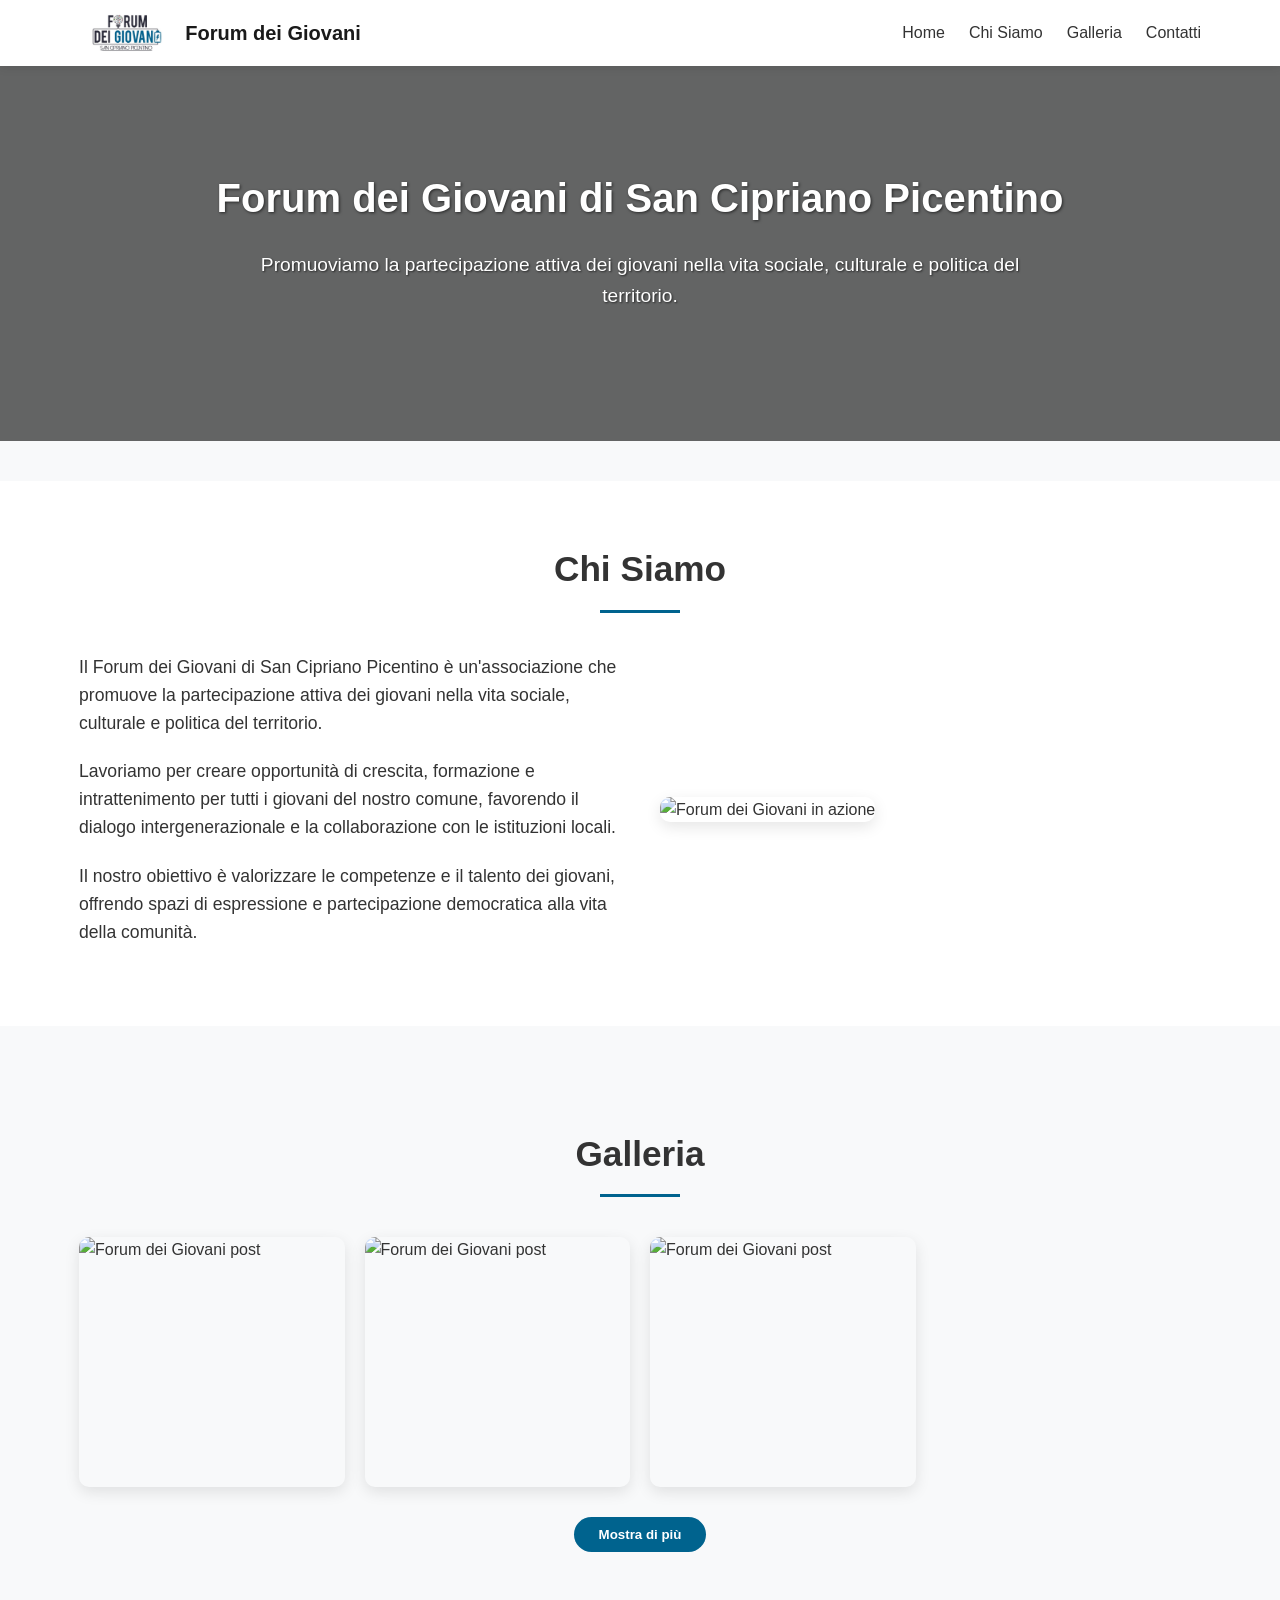
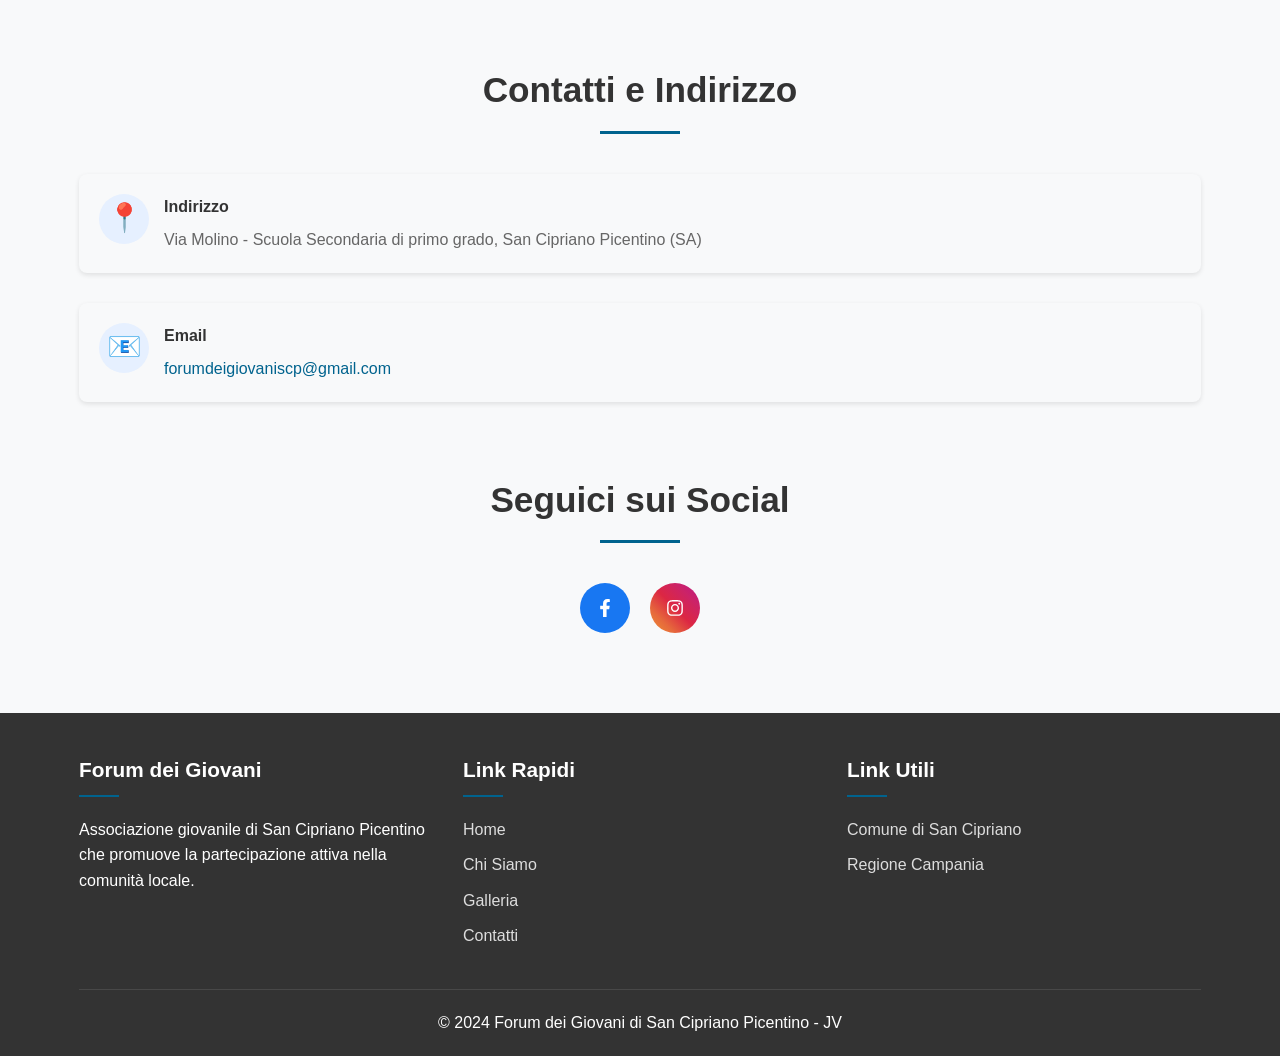
==== commit a654c868: "final commit" ====
--- a/index.html
+++ b/index.html
@@ -76,23 +76,17 @@
                             <div class="contact-icon">📍</div>
                             <div>
                                 <h4>Indirizzo</h4>
-                                <p>Via Roma 44, San Cipriano Picentino (SA)</p>
+                                <p>Via Molino - Scuola Secondaria di primo grado, San Cipriano Picentino (SA)</p>
                             </div>
                         </div>
                         <div class="contact-detail">
                             <div class="contact-icon">📧</div>
                             <div>
                                 <h4>Email</h4>
-                                <p><a href="mailto:info@forumgiovanisancipriano.it">info@forumgiovanisancipriano.it</a></p>
+                                <p><a href="mailto:forumdeigiovaniscp@gmail.com">forumdeigiovaniscp@gmail.com</a></p>
                             </div>
                         </div>
-                        <div class="contact-detail">
-                            <div class="contact-icon">📱</div>
-                            <div>
-                                <h4>Telefono</h4>
-                                <p>+39 123 456 7890</p>
-                            </div>
-                        </div>
+                        
                     </div>
                 </div>
             </div>
@@ -100,14 +94,14 @@
             <div class="social-media-section">
                 <h2 class="section-title">Seguici sui Social</h2>
                 <div class="social-links">
-                    <a href="#" class="social-link facebook">
+                    <a href="https://www.facebook.com/forumdeigiovaniscp" class="social-link facebook">
                         <i class="social-icon">
                             <svg xmlns="http://www.w3.org/2000/svg" viewBox="0 0 320 512" width="18" height="18">
                                 <path fill="currentColor" d="M279.14 288l14.22-92.66h-88.91v-60.13c0-25.35 12.42-50.06 52.24-50.06h40.42V6.26S260.43 0 225.36 0c-73.22 0-121.08 44.38-121.08 124.72v70.62H22.89V288h81.39v224h100.17V288z"/>
                             </svg>
                         </i>
                     </a>
-                    <a href="#" class="social-link instagram">
+                    <a href="https://www.instagram.com/forumdeigiovaniscp/" class="social-link instagram">
                         <i class="social-icon">
                             <svg xmlns="http://www.w3.org/2000/svg" viewBox="0 0 448 512" width="18" height="18">
                                 <path fill="currentColor" d="M224.1 141c-63.6 0-114.9 51.3-114.9 114.9s51.3 114.9 114.9 114.9S339 319.5 339 255.9 287.7 141 224.1 141zm0 189.6c-41.1 0-74.7-33.5-74.7-74.7s33.5-74.7 74.7-74.7 74.7 33.5 74.7 74.7-33.6 74.7-74.7 74.7zm146.4-194.3c0 14.9-12 26.8-26.8 26.8-14.9 0-26.8-12-26.8-26.8s12-26.8 26.8-26.8 26.8 12 26.8 26.8zm76.1 27.2c-1.7-35.9-9.9-67.7-36.2-93.9-26.2-26.2-58-34.4-93.9-36.2-37-2.1-147.9-2.1-184.9 0-35.8 1.7-67.6 9.9-93.9 36.1s-34.4 58-36.2 93.9c-2.1 37-2.1 147.9 0 184.9 1.7 35.9 9.9 67.7 36.2 93.9s58 34.4 93.9 36.2c37 2.1 147.9 2.1 184.9 0 35.9-1.7 67.7-9.9 93.9-36.2 26.2-26.2 34.4-58 36.2-93.9 2.1-37 2.1-147.8 0-184.8zM398.8 388c-7.8 19.6-22.9 34.7-42.6 42.6-29.5 11.7-99.5 9-132.1 9s-102.7 2.6-132.1-9c-19.6-7.8-34.7-22.9-42.6-42.6-11.7-29.5-9-99.5-9-132.1s-2.6-102.7 9-132.1c7.8-19.6 22.9-34.7 42.6-42.6 29.5-11.7 99.5-9 132.1-9s102.7-2.6 132.1 9c19.6 7.8 34.7 22.9 42.6 42.6 11.7 29.5 9 99.5 9 132.1s2.7 102.7-9 132.1z"/>
@@ -140,12 +134,11 @@
                     <ul class="footer-links">
                         <li><a href="https://www.comune.sanciprianopicentino.sa.it/" target="_blank">Comune di San Cipriano</a></li>
                         <li><a href="https://www.regione.campania.it/" target="_blank">Regione Campania</a></li>
-                        <li><a href="https://www.facebook.com/CoordinamentoForumdeiGiovaniProvinciadiSalerno" target="_blank">Coordinamento Forum dei Giovani Provincia di Salerno</a></li>
-                    </ul>
+                      </ul>
                 </div>
             </div>
             <div class="copyright">
-                <p>&copy; 2025 Forum dei Giovani di San Cipriano Picentino - JV</p>
+                <p>&copy; 2024 Forum dei Giovani di San Cipriano Picentino - JV</p>
             </div>
         </div>
     </footer>
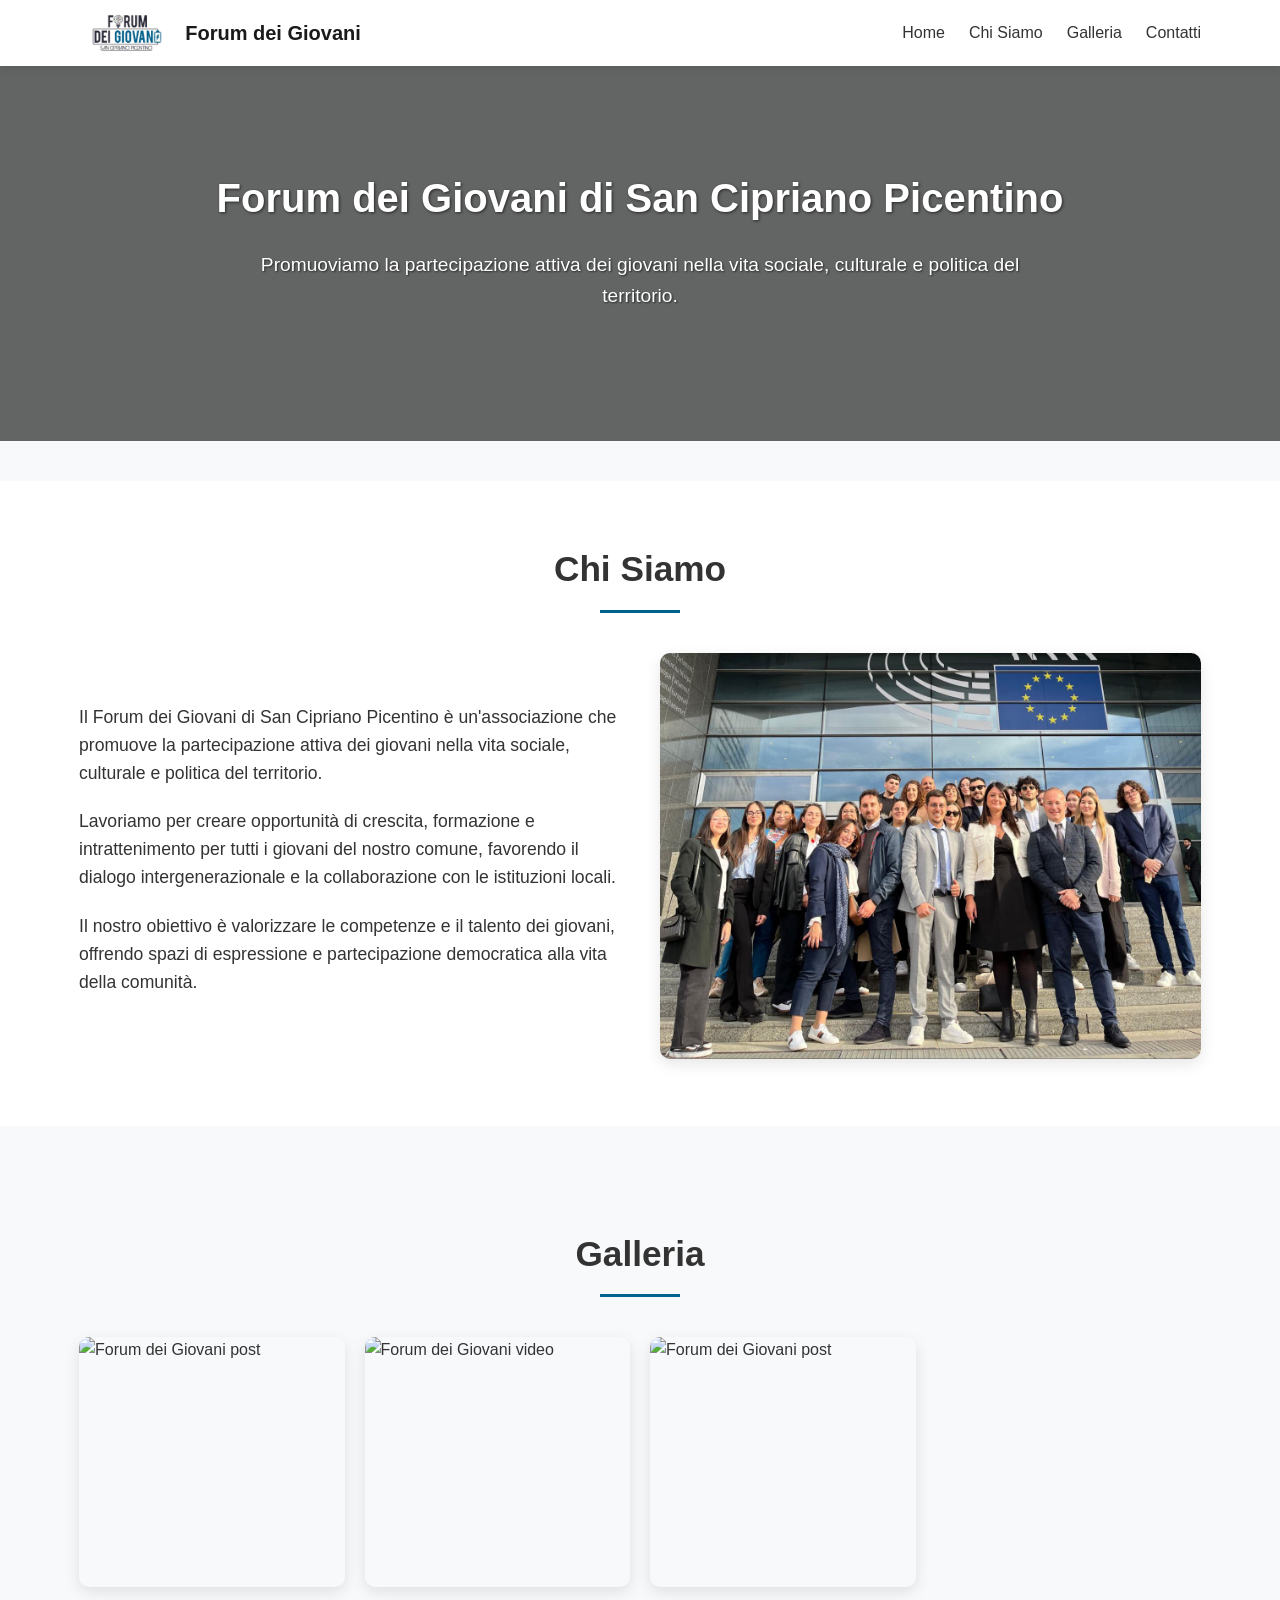
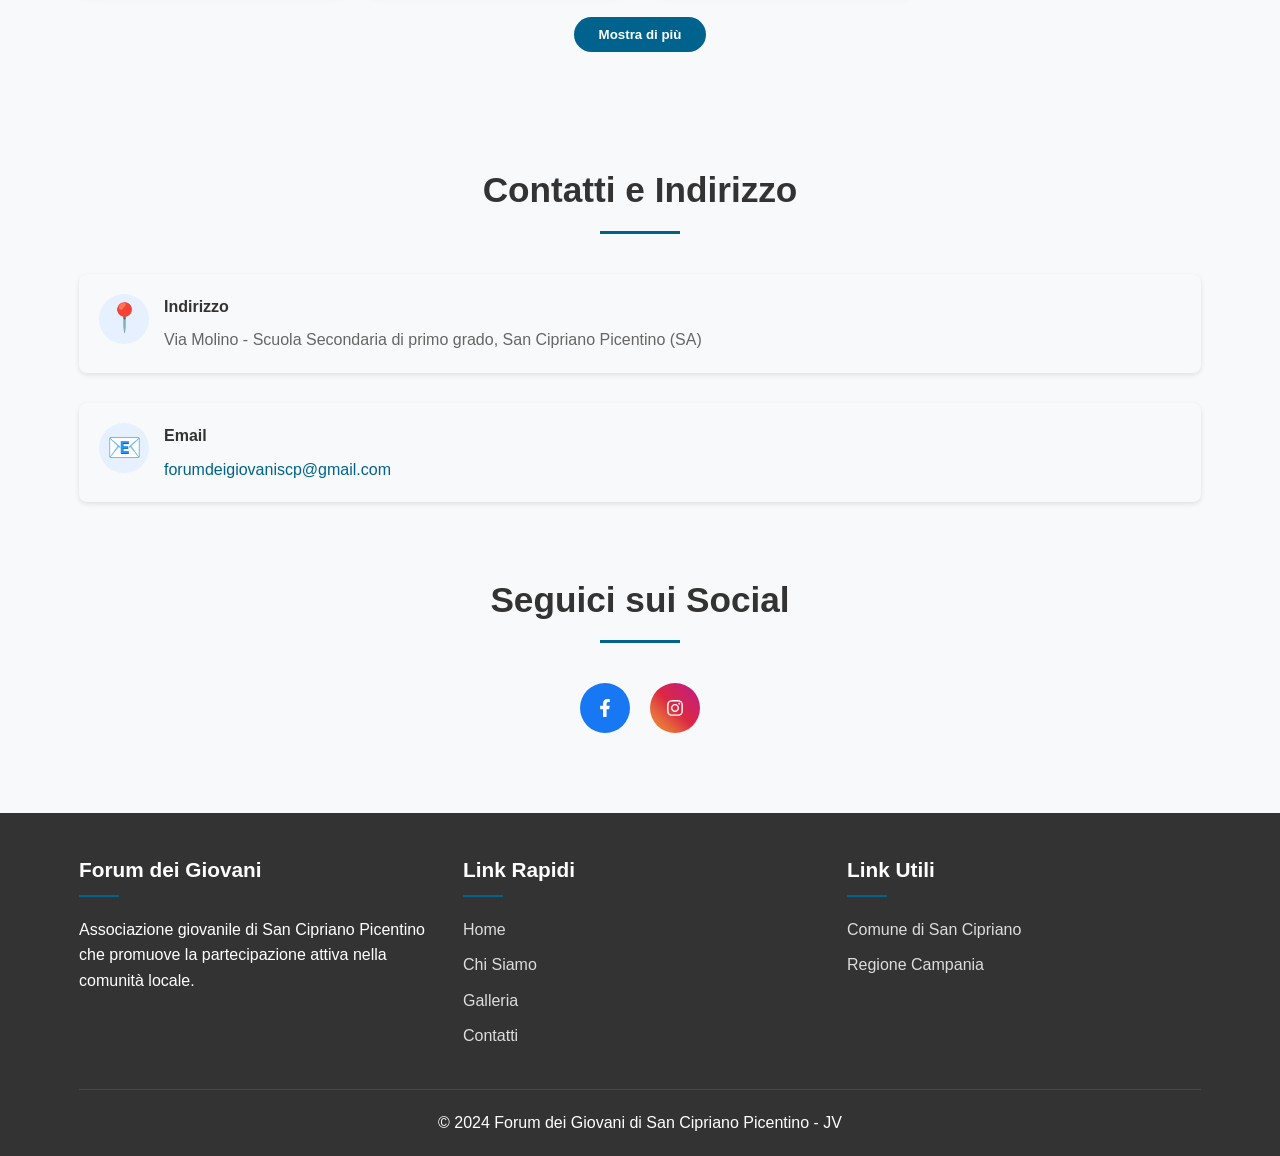
==== commit 3cf222a5: "final version" ====
--- a/index.html
+++ b/index.html
@@ -51,7 +51,7 @@
                     <p>Il nostro obiettivo è valorizzare le competenze e il talento dei giovani, offrendo spazi di espressione e partecipazione democratica alla vita della comunità.</p>
                 </div>
                 <div class="about-image">
-                    <img src="/api/placeholder/600/400" alt="Forum dei Giovani in azione">
+                    <img src="5805664245449344143.jpg" alt="Forum dei Giovani in azione">
                 </div>
             </div>
         </div>
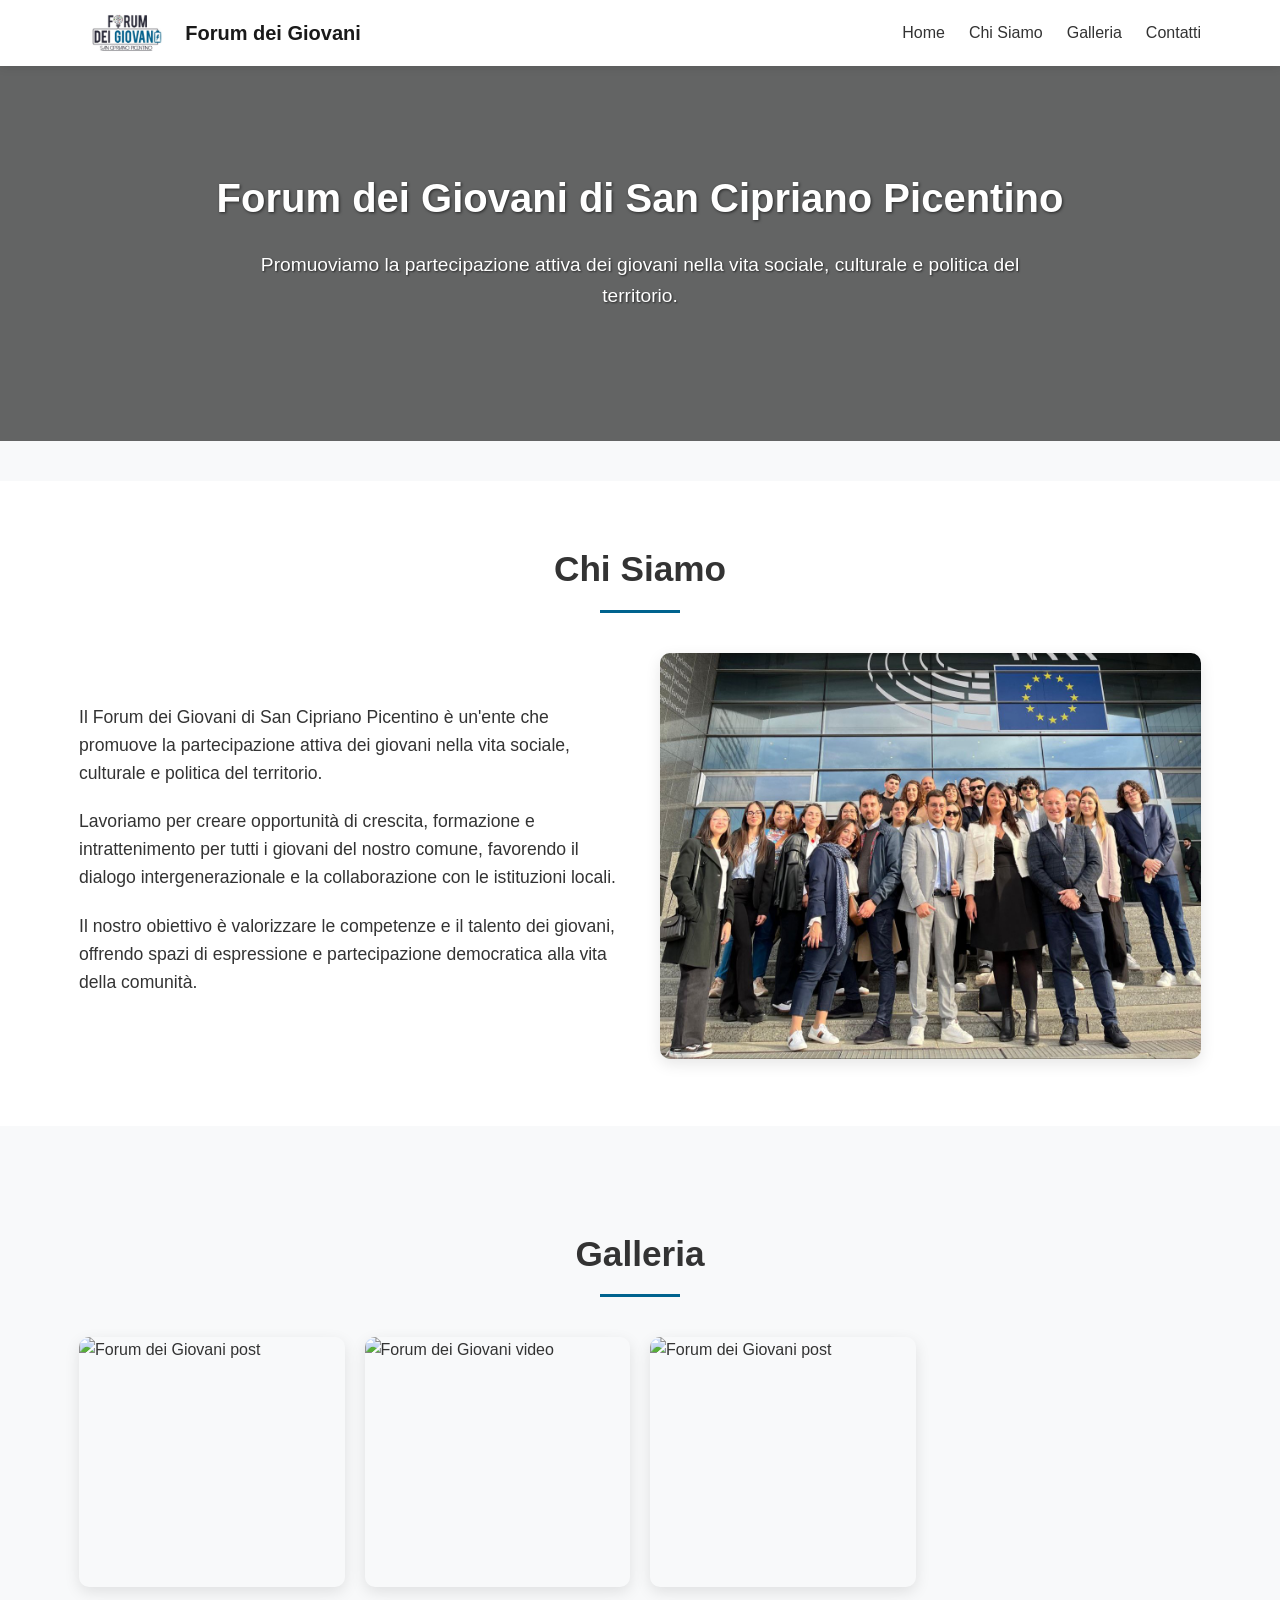
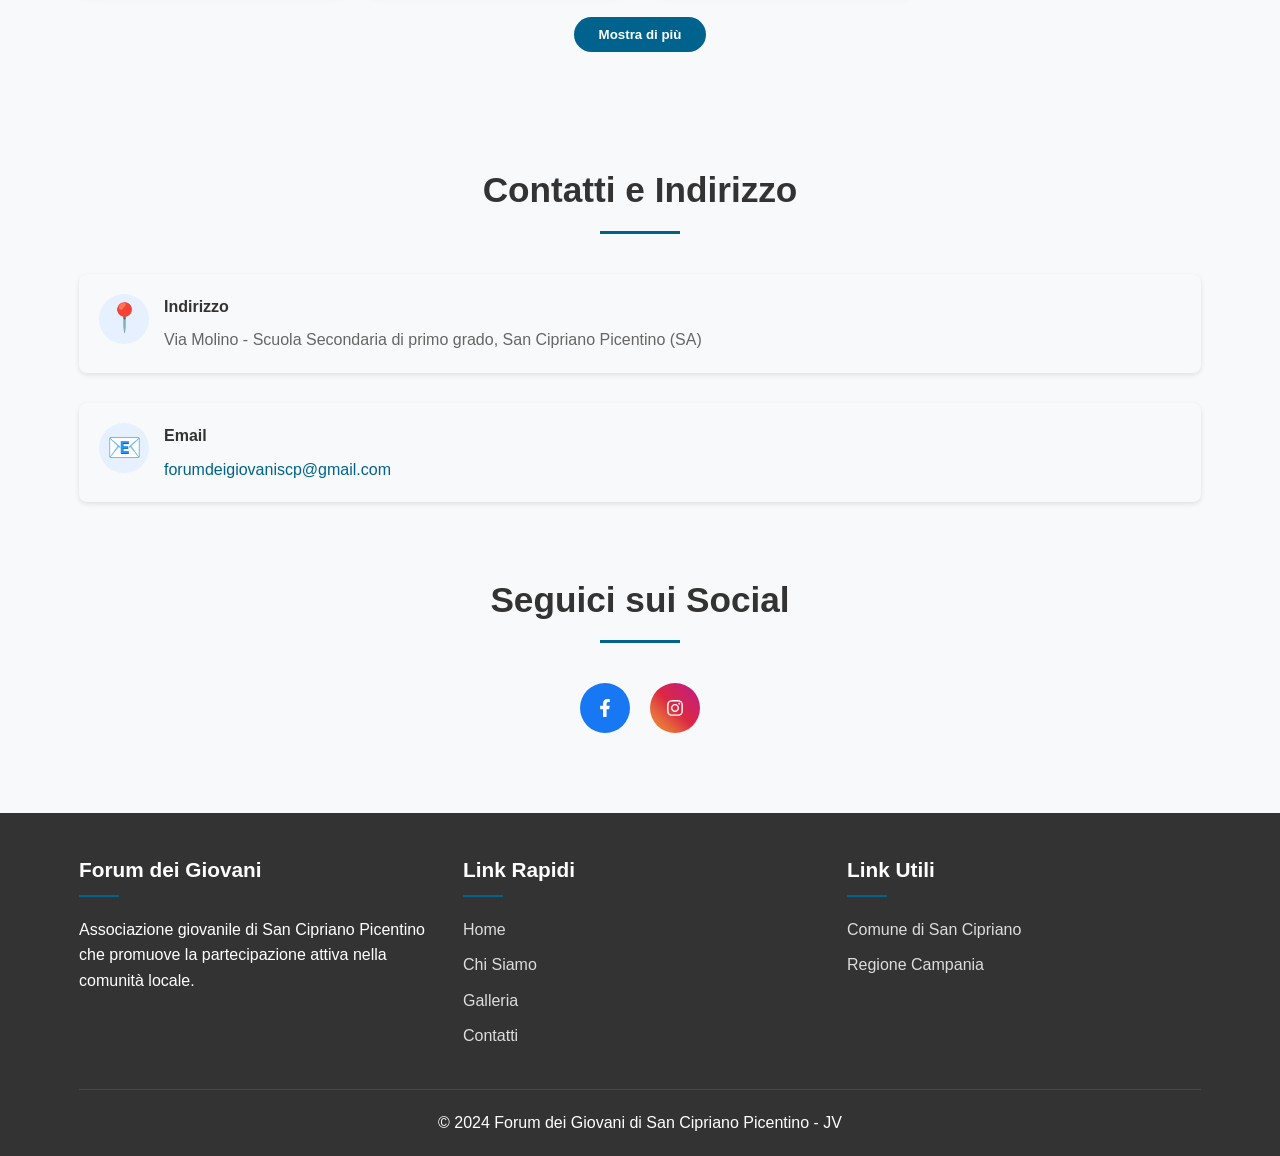
==== commit d743d2e9: "associazione -> ente" ====
--- a/index.html
+++ b/index.html
@@ -46,7 +46,7 @@
             <h2 class="section-title">Chi Siamo</h2>
             <div class="about-content">
                 <div class="about-text">
-                    <p>Il Forum dei Giovani di San Cipriano Picentino è un'associazione che promuove la partecipazione attiva dei giovani nella vita sociale, culturale e politica del territorio.</p>
+                    <p>Il Forum dei Giovani di San Cipriano Picentino è un'ente che promuove la partecipazione attiva dei giovani nella vita sociale, culturale e politica del territorio.</p>
                     <p>Lavoriamo per creare opportunità di crescita, formazione e intrattenimento per tutti i giovani del nostro comune, favorendo il dialogo intergenerazionale e la collaborazione con le istituzioni locali.</p>
                     <p>Il nostro obiettivo è valorizzare le competenze e il talento dei giovani, offrendo spazi di espressione e partecipazione democratica alla vita della comunità.</p>
                 </div>
--- a/styles.css
+++ b/styles.css
@@ -450,10 +450,12 @@
         border-radius: 0;
     }
     #home .logo img {
+        margin-top:7px;
         display: block;
-        border-radius: 0;
+        border-radius: 7px;
         margin: 10px;
-        height: 160px;
+        width: 90vw;
+        height: auto;
         margin-bottom: 18px;
         box-shadow: 0px 10px 20px rgba(4, 98, 144, 0.8);
     }
@@ -553,7 +555,7 @@
     
     /* Hero section mobile adjustments */
     .hero {
-        padding: 60px 20px;
+        padding: 0;
     }
     
     .hero h1 {
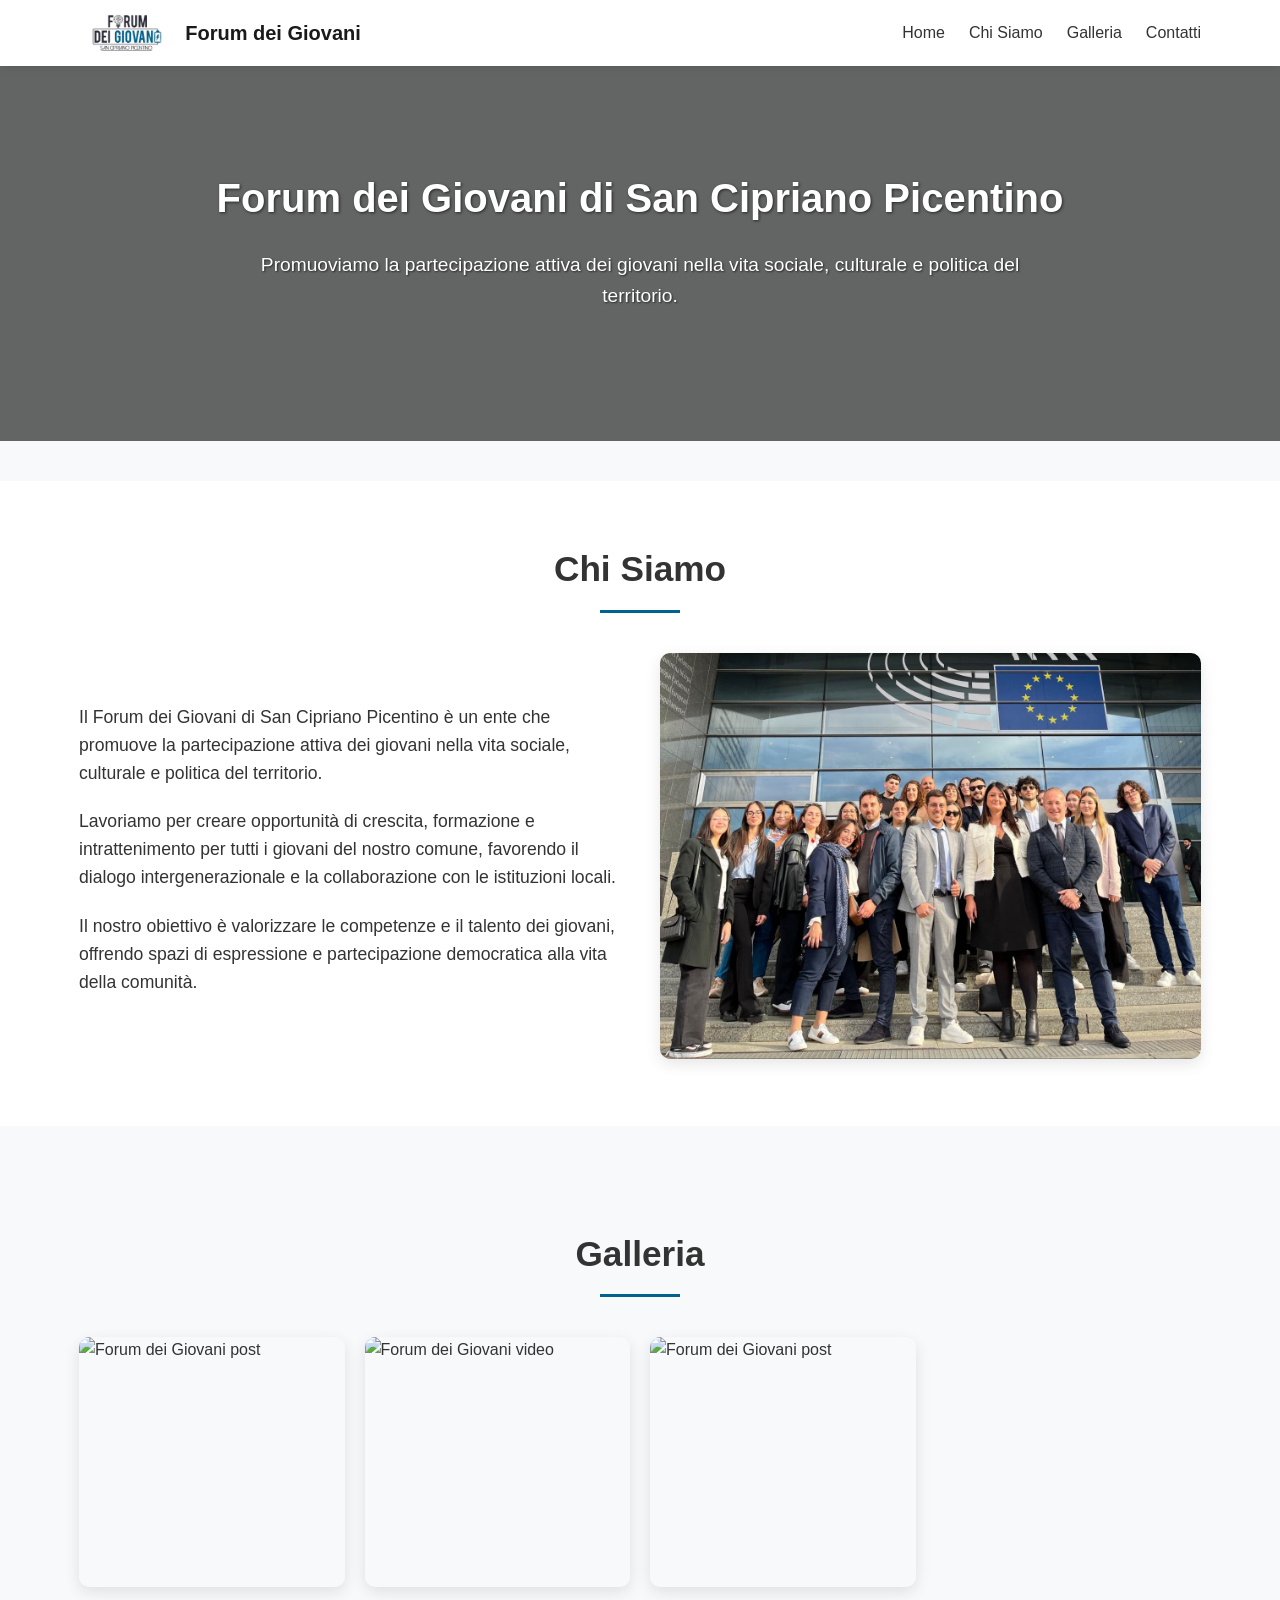
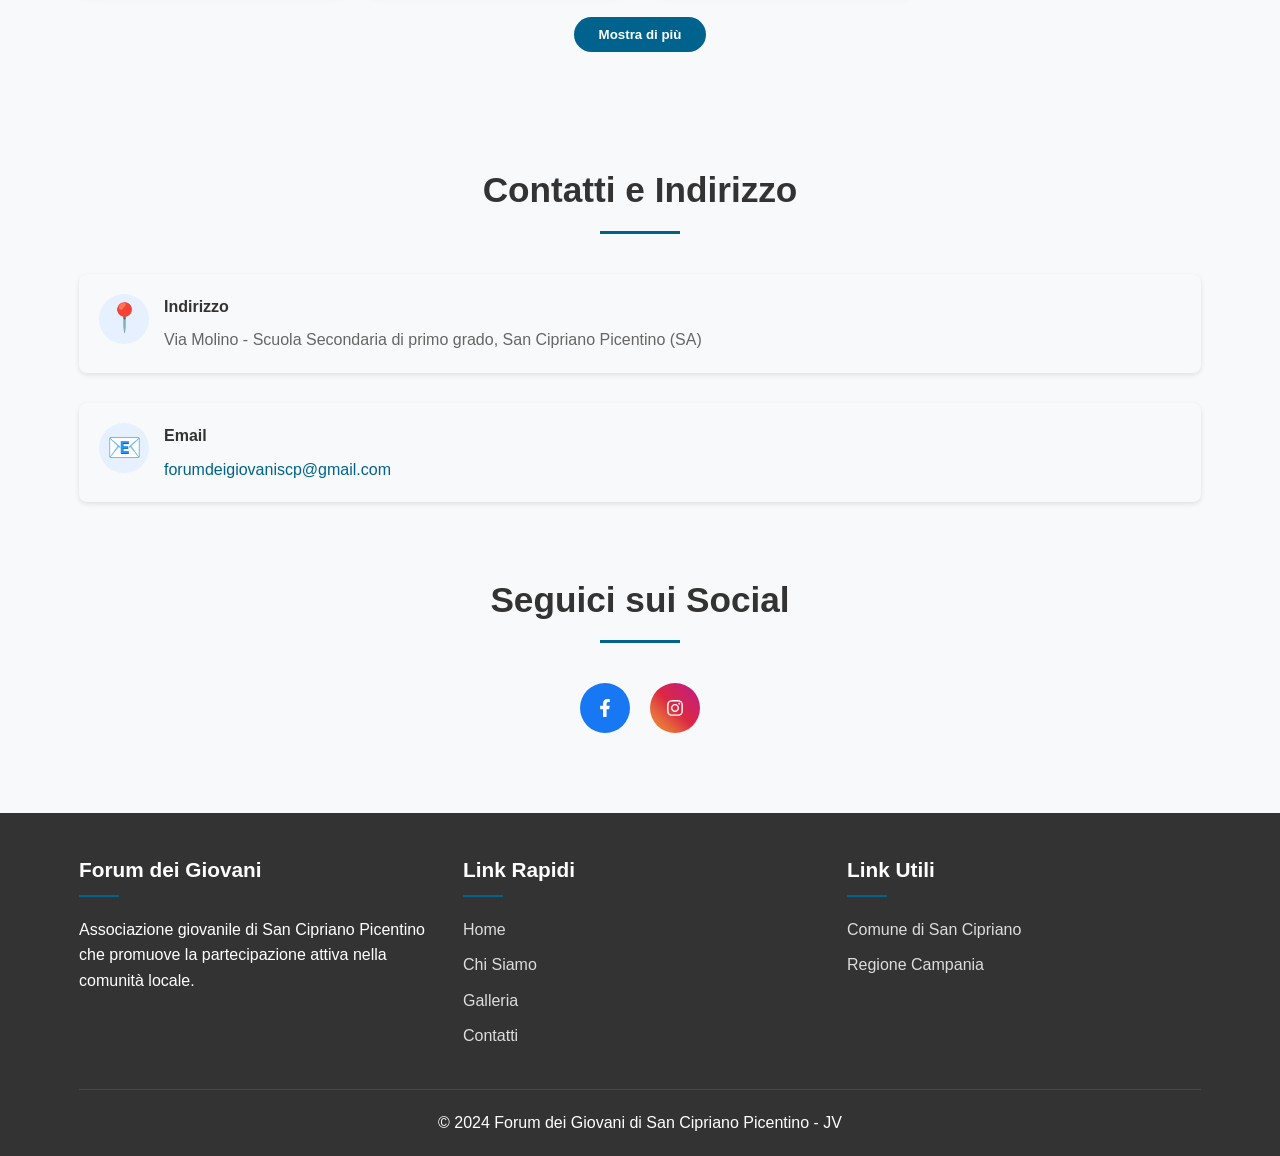
==== commit 5b5b903c: "ente" ====
--- a/index.html
+++ b/index.html
@@ -46,7 +46,7 @@
             <h2 class="section-title">Chi Siamo</h2>
             <div class="about-content">
                 <div class="about-text">
-                    <p>Il Forum dei Giovani di San Cipriano Picentino è un'ente che promuove la partecipazione attiva dei giovani nella vita sociale, culturale e politica del territorio.</p>
+                    <p>Il Forum dei Giovani di San Cipriano Picentino è un ente che promuove la partecipazione attiva dei giovani nella vita sociale, culturale e politica del territorio.</p>
                     <p>Lavoriamo per creare opportunità di crescita, formazione e intrattenimento per tutti i giovani del nostro comune, favorendo il dialogo intergenerazionale e la collaborazione con le istituzioni locali.</p>
                     <p>Il nostro obiettivo è valorizzare le competenze e il talento dei giovani, offrendo spazi di espressione e partecipazione democratica alla vita della comunità.</p>
                 </div>
--- a/styles.css
+++ b/styles.css
@@ -555,7 +555,7 @@
     
     /* Hero section mobile adjustments */
     .hero {
-        padding: 0;
+        padding: 15px 0;
     }
     
     .hero h1 {
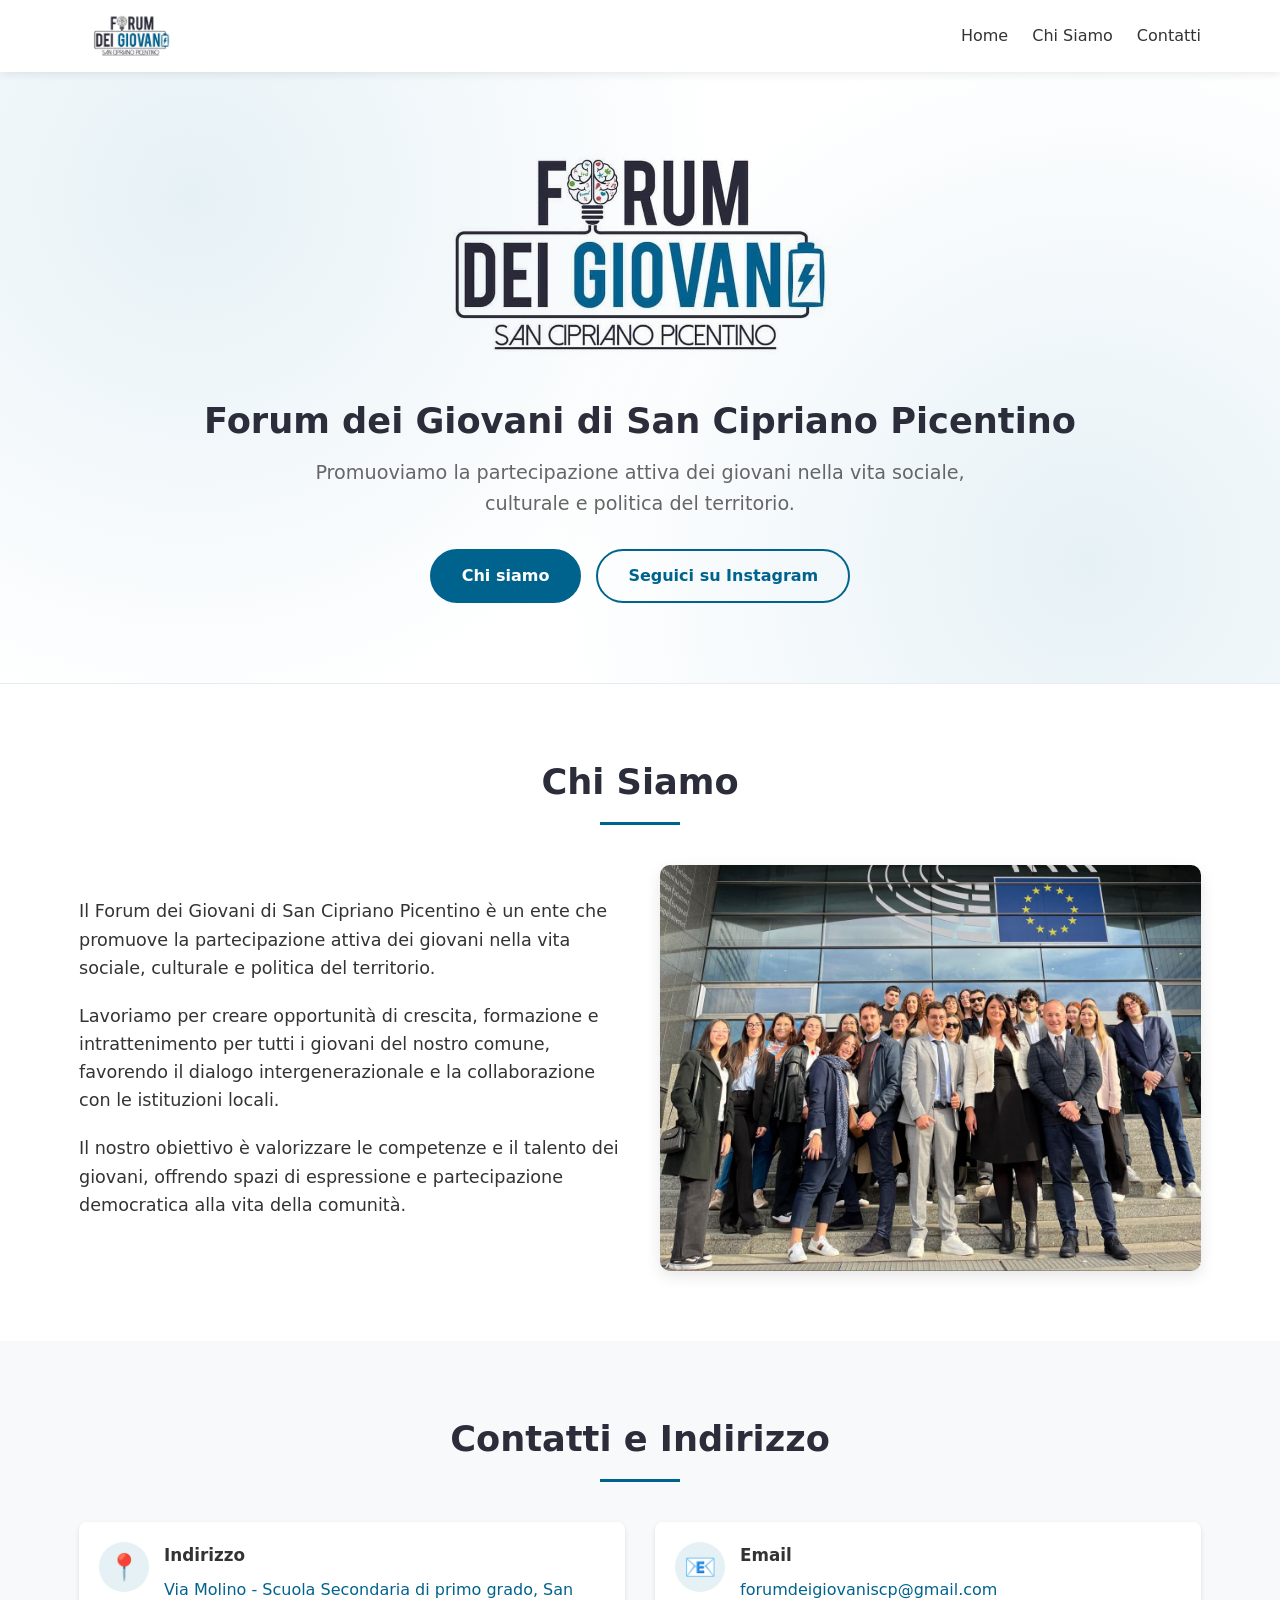
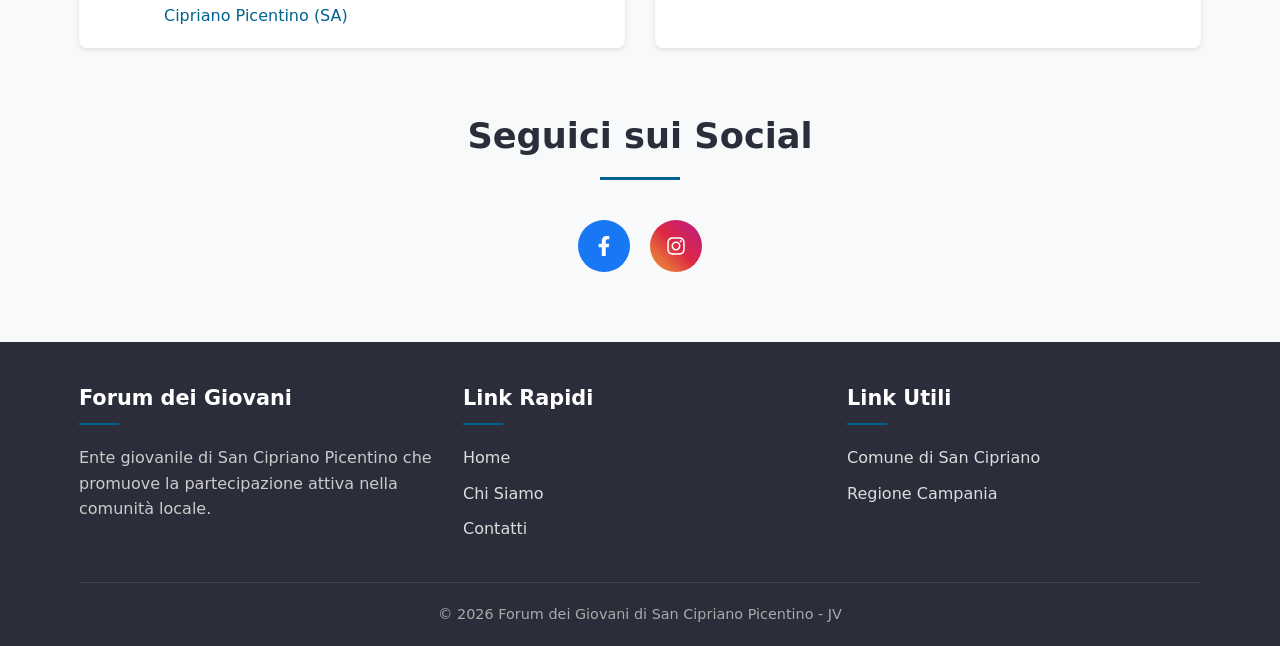
==== commit 5ebb77da: "aggiornamento ottobre 2026" ====
--- a/index.html
+++ b/index.html
@@ -4,25 +4,35 @@
     <meta charset="UTF-8">
     <meta name="viewport" content="width=device-width, initial-scale=1.0">
     <title>Forum dei Giovani - San Cipriano Picentino</title>
+    <meta name="description" content="Il Forum dei Giovani di San Cipriano Picentino promuove la partecipazione attiva dei giovani nella vita sociale, culturale e politica del territorio.">
+    <meta name="theme-color" content="#00638e">
+
+    <!-- Anteprima per la condivisione sui social -->
+    <meta property="og:type" content="website">
+    <meta property="og:locale" content="it_IT">
+    <meta property="og:title" content="Forum dei Giovani - San Cipriano Picentino">
+    <meta property="og:description" content="Promuoviamo la partecipazione attiva dei giovani nella vita sociale, culturale e politica del territorio.">
+    <meta property="og:image" content="logo.jpg">
+
+    <link rel="icon" href="logo.jpg">
     <link rel="stylesheet" href="styles.css">
 </head>
 <body>
+    <a class="skip-link" href="#about">Vai al contenuto</a>
+
     <header id="header">
         <div class="container">
             <div class="header-content">
-                <div class="logo">
-                    <img src="logo.jpg" alt="Logo Forum dei Giovani">
-                    <span class="site-title">Forum dei Giovani</span>
-                </div>
-                <input type="checkbox" id="menu-toggle" class="menu-toggle">
-                <label for="menu-toggle" class="menu-icon">
-                    <div class="hamburger"></div>
-                </label>
-                <nav class="main-nav">
+                <a href="#home" class="logo" aria-label="Forum dei Giovani - torna all'inizio">
+                    <img src="logo.jpg" alt="Logo Forum dei Giovani" width="960" height="419">
+                </a>
+                <button type="button" class="menu-icon" aria-label="Apri il menu" aria-expanded="false" aria-controls="main-nav">
+                    <span class="hamburger"></span>
+                </button>
+                <nav class="main-nav" id="main-nav" aria-label="Navigazione principale">
                     <ul>
                         <li><a href="#home">Home</a></li>
                         <li><a href="#about">Chi Siamo</a></li>
-                        <li><a href="#gallery">Galleria</a></li>
                         <li><a href="#contact">Contatti</a></li>
                     </ul>
                 </nav>
@@ -30,119 +40,103 @@
         </div>
     </header>
 
-    <section class="hero" id="home">
-        <div class="container">
-            <h1>Forum dei Giovani di San Cipriano Picentino</h1>
-            <div class="logo">
-                <img src="logo.jpg" alt="Logo Forum dei Giovani">
-                <span class="site-title">Forum dei Giovani</span>
-            </div>
-            <p>Promuoviamo la partecipazione attiva dei giovani nella vita sociale, culturale e politica del territorio.</p>
-        </div>
-    </section>
-
-    <section id="about">
-        <div class="container">
-            <h2 class="section-title">Chi Siamo</h2>
-            <div class="about-content">
-                <div class="about-text">
-                    <p>Il Forum dei Giovani di San Cipriano Picentino è un ente che promuove la partecipazione attiva dei giovani nella vita sociale, culturale e politica del territorio.</p>
-                    <p>Lavoriamo per creare opportunità di crescita, formazione e intrattenimento per tutti i giovani del nostro comune, favorendo il dialogo intergenerazionale e la collaborazione con le istituzioni locali.</p>
-                    <p>Il nostro obiettivo è valorizzare le competenze e il talento dei giovani, offrendo spazi di espressione e partecipazione democratica alla vita della comunità.</p>
-                </div>
-                <div class="about-image">
-                    <img src="5805664245449344143.jpg" alt="Forum dei Giovani in azione">
+    <main>
+        <section class="hero" id="home">
+            <div class="container">
+                <img class="hero-logo" src="logo.jpg" alt="" width="960" height="419">
+                <h1>Forum dei Giovani di San Cipriano Picentino</h1>
+                <p>Promuoviamo la partecipazione attiva dei giovani nella vita sociale, culturale e politica del territorio.</p>
+                <div class="hero-actions">
+                    <a href="#about" class="btn">Chi siamo</a>
+                    <a href="https://www.instagram.com/forumdeigiovaniscp/" class="btn btn-outline" target="_blank" rel="noopener">Seguici su Instagram</a>
                 </div>
             </div>
-        </div>
-    </section>
+        </section>
 
-    <section id="gallery">
-        <div class="container">
-            <h2 class="section-title">Galleria</h2>
-            <div class="gallery-grid" id="instagram-feed">
-                <!-- Instagram feed will be loaded here via JavaScript -->
-            </div>
-        </div>
-    </section>
-
-    <section id="contact">
-        <div class="container">
-            <h2 class="section-title">Contatti e Indirizzo</h2>
-            <div class="contact-container">
-                <div class="contact-info">
-                    <div class="contact-grid">
-                        <div class="contact-detail">
-                            <div class="contact-icon">📍</div>
-                            <div>
-                                <h4>Indirizzo</h4>
-                                <p>Via Molino - Scuola Secondaria di primo grado, San Cipriano Picentino (SA)</p>
-                            </div>
-                        </div>
-                        <div class="contact-detail">
-                            <div class="contact-icon">📧</div>
-                            <div>
-                                <h4>Email</h4>
-                                <p><a href="mailto:forumdeigiovaniscp@gmail.com">forumdeigiovaniscp@gmail.com</a></p>
-                            </div>
-                        </div>
-                        
+        <section id="about">
+            <div class="container">
+                <h2 class="section-title">Chi Siamo</h2>
+                <div class="about-content">
+                    <div class="about-text">
+                        <p>Il Forum dei Giovani di San Cipriano Picentino è un ente che promuove la partecipazione attiva dei giovani nella vita sociale, culturale e politica del territorio.</p>
+                        <p>Lavoriamo per creare opportunità di crescita, formazione e intrattenimento per tutti i giovani del nostro comune, favorendo il dialogo intergenerazionale e la collaborazione con le istituzioni locali.</p>
+                        <p>Il nostro obiettivo è valorizzare le competenze e il talento dei giovani, offrendo spazi di espressione e partecipazione democratica alla vita della comunità.</p>
+                    </div>
+                    <div class="about-image">
+                        <img src="5805664245449344143.jpg" alt="Forum dei Giovani in azione" width="1280" height="960" loading="lazy" decoding="async">
                     </div>
                 </div>
             </div>
-            
-            <div class="social-media-section">
-                <h2 class="section-title">Seguici sui Social</h2>
-                <div class="social-links">
-                    <a href="https://www.facebook.com/forumdeigiovaniscp" class="social-link facebook">
-                        <i class="social-icon">
-                            <svg xmlns="http://www.w3.org/2000/svg" viewBox="0 0 320 512" width="18" height="18">
+        </section>
+
+        <section id="contact">
+            <div class="container">
+                <h2 class="section-title">Contatti e Indirizzo</h2>
+                <div class="contact-grid">
+                    <div class="contact-detail">
+                        <div class="contact-icon" aria-hidden="true">📍</div>
+                        <div>
+                            <h3>Indirizzo</h3>
+                            <p><a href="https://www.google.com/maps/search/?api=1&amp;query=Via+Molino+San+Cipriano+Picentino+SA" target="_blank" rel="noopener">Via Molino - Scuola Secondaria di primo grado, San Cipriano Picentino (SA)</a></p>
+                        </div>
+                    </div>
+                    <div class="contact-detail">
+                        <div class="contact-icon" aria-hidden="true">📧</div>
+                        <div>
+                            <h3>Email</h3>
+                            <p><a href="mailto:forumdeigiovaniscp@gmail.com">forumdeigiovaniscp@gmail.com</a></p>
+                        </div>
+                    </div>
+                </div>
+
+                <div class="social-media-section">
+                    <h2 class="section-title">Seguici sui Social</h2>
+                    <div class="social-links">
+                        <a href="https://www.facebook.com/forumdeigiovaniscp" class="social-link facebook" target="_blank" rel="noopener" aria-label="Facebook">
+                            <svg xmlns="http://www.w3.org/2000/svg" viewBox="0 0 320 512" width="20" height="20" aria-hidden="true">
                                 <path fill="currentColor" d="M279.14 288l14.22-92.66h-88.91v-60.13c0-25.35 12.42-50.06 52.24-50.06h40.42V6.26S260.43 0 225.36 0c-73.22 0-121.08 44.38-121.08 124.72v70.62H22.89V288h81.39v224h100.17V288z"/>
                             </svg>
-                        </i>
-                    </a>
-                    <a href="https://www.instagram.com/forumdeigiovaniscp/" class="social-link instagram">
-                        <i class="social-icon">
-                            <svg xmlns="http://www.w3.org/2000/svg" viewBox="0 0 448 512" width="18" height="18">
+                        </a>
+                        <a href="https://www.instagram.com/forumdeigiovaniscp/" class="social-link instagram" target="_blank" rel="noopener" aria-label="Instagram">
+                            <svg xmlns="http://www.w3.org/2000/svg" viewBox="0 0 448 512" width="20" height="20" aria-hidden="true">
                                 <path fill="currentColor" d="M224.1 141c-63.6 0-114.9 51.3-114.9 114.9s51.3 114.9 114.9 114.9S339 319.5 339 255.9 287.7 141 224.1 141zm0 189.6c-41.1 0-74.7-33.5-74.7-74.7s33.5-74.7 74.7-74.7 74.7 33.5 74.7 74.7-33.6 74.7-74.7 74.7zm146.4-194.3c0 14.9-12 26.8-26.8 26.8-14.9 0-26.8-12-26.8-26.8s12-26.8 26.8-26.8 26.8 12 26.8 26.8zm76.1 27.2c-1.7-35.9-9.9-67.7-36.2-93.9-26.2-26.2-58-34.4-93.9-36.2-37-2.1-147.9-2.1-184.9 0-35.8 1.7-67.6 9.9-93.9 36.1s-34.4 58-36.2 93.9c-2.1 37-2.1 147.9 0 184.9 1.7 35.9 9.9 67.7 36.2 93.9s58 34.4 93.9 36.2c37 2.1 147.9 2.1 184.9 0 35.9-1.7 67.7-9.9 93.9-36.2 26.2-26.2 34.4-58 36.2-93.9 2.1-37 2.1-147.8 0-184.8zM398.8 388c-7.8 19.6-22.9 34.7-42.6 42.6-29.5 11.7-99.5 9-132.1 9s-102.7 2.6-132.1-9c-19.6-7.8-34.7-22.9-42.6-42.6-11.7-29.5-9-99.5-9-132.1s-2.6-102.7 9-132.1c7.8-19.6 22.9-34.7 42.6-42.6 29.5-11.7 99.5-9 132.1-9s102.7-2.6 132.1 9c19.6 7.8 34.7 22.9 42.6 42.6 11.7 29.5 9 99.5 9 132.1s2.7 102.7-9 132.1z"/>
                             </svg>
-                        </i>
-                    </a>
+                        </a>
+                    </div>
                 </div>
             </div>
-        </div>
-    </section>
+        </section>
+    </main>
 
     <footer>
         <div class="container">
             <div class="footer-content">
                 <div class="footer-column">
                     <h3>Forum dei Giovani</h3>
-                    <p>Associazione giovanile di San Cipriano Picentino che promuove la partecipazione attiva nella comunità locale.</p>
+                    <p>Ente giovanile di San Cipriano Picentino che promuove la partecipazione attiva nella comunità locale.</p>
                 </div>
                 <div class="footer-column">
                     <h3>Link Rapidi</h3>
                     <ul class="footer-links">
                         <li><a href="#home">Home</a></li>
                         <li><a href="#about">Chi Siamo</a></li>
-                        <li><a href="#gallery">Galleria</a></li>
                         <li><a href="#contact">Contatti</a></li>
                     </ul>
                 </div>
                 <div class="footer-column">
                     <h3>Link Utili</h3>
                     <ul class="footer-links">
-                        <li><a href="https://www.comune.sanciprianopicentino.sa.it/" target="_blank">Comune di San Cipriano</a></li>
-                        <li><a href="https://www.regione.campania.it/" target="_blank">Regione Campania</a></li>
-                      </ul>
+                        <li><a href="https://www.comune.sanciprianopicentino.sa.it/" target="_blank" rel="noopener">Comune di San Cipriano</a></li>
+                        <li><a href="https://www.regione.campania.it/" target="_blank" rel="noopener">Regione Campania</a></li>
+                    </ul>
                 </div>
             </div>
             <div class="copyright">
-                <p>&copy; 2024 Forum dei Giovani di San Cipriano Picentino - JV</p>
+                <p>&copy; <span id="current-year">2024</span> Forum dei Giovani di San Cipriano Picentino - JV</p>
             </div>
         </div>
     </footer>
 
     <script src="script.js"></script>
 </body>
-</html>+</html>
--- a/styles.css
+++ b/styles.css
@@ -1,3 +1,18 @@
+/* Palette e misure condivise (colori presi dal logo) */
+:root {
+    --primary: #00638e;
+    --primary-dark: #004a6b;
+    --primary-light: #e6f1f6;
+    --ink: #2b2d3a;
+    --text: #333;
+    --muted: #666;
+    --bg: #f8f9fa;
+    --white: #fff;
+    --radius: 10px;
+    --shadow: 0 5px 15px rgba(0, 0, 0, 0.1);
+    --header-height: 72px;
+}
+
 /* General Reset */
 * {
     margin: 0;
@@ -5,12 +20,21 @@
     box-sizing: border-box;
 }
 
+html {
+    scroll-behavior: smooth;
+}
+
 /* Body and Main Layout */
 body {
-    font-family: 'Arial', sans-serif;
-    background-color: #f8f9fa;
-    color: #333;
+    font-family: system-ui, -apple-system, 'Segoe UI', Roboto, Arial, sans-serif;
+    background-color: var(--bg);
+    color: var(--text);
     line-height: 1.6;
+}
+
+img {
+    max-width: 100%;
+    height: auto;
 }
 
 .container {
@@ -20,9 +44,37 @@
     padding: 0 15px;
 }
 
-/* Header styling - Using the styles from the bottom */
+/* Le ancore non finiscono sotto l'header fisso */
+section {
+    scroll-margin-top: var(--header-height);
+}
+
+/* Focus visibile per chi naviga da tastiera */
+a:focus-visible,
+button:focus-visible {
+    outline: 3px solid var(--primary);
+    outline-offset: 3px;
+}
+
+.skip-link {
+    position: absolute;
+    left: 10px;
+    top: -60px;
+    background: var(--primary);
+    color: var(--white);
+    padding: 10px 16px;
+    border-radius: 6px;
+    z-index: 300;
+    text-decoration: none;
+}
+
+.skip-link:focus {
+    top: 10px;
+}
+
+/* Header */
 header {
-    background-color: #fff;
+    background-color: var(--white);
     box-shadow: 0 1px 10px rgba(0, 0, 0, 0.1);
     position: sticky;
     top: 0;
@@ -34,34 +86,24 @@
     justify-content: space-between;
     align-items: center;
     padding: 12px 0;
-    position: relative;
-}
-
-/* Logo styling */
+    min-height: var(--header-height);
+}
+
 .logo {
     display: flex;
     align-items: center;
 }
 
 .logo img {
-    height: 42px;
-    margin-right: 10px;
-    border-radius: 50%;
-    object-fit: cover;
-}
-
-.site-title {
-    font-size: 1.25rem;
-    font-weight: 600;
-    color: #1a1a1a;
-}
-
-/* Navigation styling - prioritizing mobile styles */
+    height: 46px;
+    width: auto;
+    display: block;
+}
+
+/* Navigation */
 .main-nav ul {
     display: flex;
     list-style: none;
-    margin: 0;
-    padding: 0;
 }
 
 .main-nav li {
@@ -70,14 +112,14 @@
 
 .main-nav a {
     text-decoration: none;
-    color: #333;
+    color: var(--text);
     font-weight: 500;
     position: relative;
     transition: color 0.2s ease;
 }
 
 .main-nav a:hover {
-    color: #00638e;
+    color: var(--primary);
 }
 
 .main-nav a::after {
@@ -87,7 +129,7 @@
     height: 2px;
     bottom: -4px;
     left: 0;
-    background-color: #00638e;
+    background-color: var(--primary);
     transition: width 0.3s ease;
 }
 
@@ -95,65 +137,84 @@
     width: 100%;
 }
 
-/* Menu toggle for mobile */
-.menu-toggle {
-    display: none;
-}
-
 .menu-icon {
     display: none;
 }
 
 /* Hero Section */
 .hero {
-    background: linear-gradient(rgba(0,0,0,0.6), rgba(0,0,0,0.6)), url('/api/placeholder/1200/600');
-    background-size: cover;
-    background-position: center;
-    color: white;
+    background:
+        radial-gradient(circle at 15% 20%, var(--primary-light) 0, transparent 45%),
+        radial-gradient(circle at 85% 80%, var(--primary-light) 0, transparent 45%),
+        var(--white);
     text-align: center;
-    padding: 100px 20px;
-    margin-bottom: 40px;
+    padding: 70px 20px 80px;
+    border-bottom: 1px solid #e9ecef;
+}
+
+.hero-logo {
+    display: block;
+    width: min(520px, 90%);
+    margin: 0 auto 30px;
+    /* Rende trasparente lo sfondo bianco del JPG */
+    mix-blend-mode: multiply;
 }
 
 .hero h1 {
-    font-size: 2.5rem;
-    margin-bottom: 20px;
-    text-shadow: 1px 1px 3px rgba(0,0,0,0.6);
+    font-size: 2.2rem;
+    color: var(--ink);
+    margin-bottom: 15px;
+    line-height: 1.25;
 }
 
 .hero p {
     font-size: 1.2rem;
-    max-width: 800px;
+    color: var(--muted);
+    max-width: 700px;
     margin: 0 auto 30px;
-    text-shadow: 1px 1px 2px rgba(0,0,0,0.6);
+}
+
+.hero-actions {
+    display: flex;
+    justify-content: center;
+    flex-wrap: wrap;
+    gap: 15px;
 }
 
 .btn {
     display: inline-block;
-    background-color: #00638e;
-    color: white;
+    background-color: var(--primary);
+    color: var(--white);
+    border: 2px solid var(--primary);
     padding: 12px 30px;
     border-radius: 30px;
     text-decoration: none;
+    font: inherit;
     font-weight: bold;
+    cursor: pointer;
     transition: all 0.3s ease;
 }
 
 .btn:hover {
-    background-color: #004499;
+    background-color: var(--primary-dark);
+    border-color: var(--primary-dark);
     transform: translateY(-3px);
-    box-shadow: 0 10px 20px rgba(0,0,0,0.2);
-}
-
-/* About Section */
-#about {
-    padding: 60px 0;
-    background-color: white;
-    margin-bottom: 40px;
-}
-
+    box-shadow: 0 10px 20px rgba(0, 0, 0, 0.2);
+}
+
+.btn-outline {
+    background-color: transparent;
+    color: var(--primary);
+}
+
+.btn-outline:hover {
+    color: var(--white);
+}
+
+/* Section titles */
 .section-title {
     font-size: 2.2rem;
+    color: var(--ink);
     text-align: center;
     margin-bottom: 40px;
     position: relative;
@@ -165,19 +226,26 @@
     position: absolute;
     width: 80px;
     height: 3px;
-    background-color: #00638e;
+    background-color: var(--primary);
     bottom: 0;
     left: 50%;
     transform: translateX(-50%);
 }
 
+/* About Section */
+#about {
+    padding: 70px 0;
+    background-color: var(--white);
+}
+
 .about-content {
     display: flex;
     align-items: center;
     gap: 40px;
 }
 
-.about-text {
+.about-text,
+.about-image {
     flex: 1;
 }
 
@@ -186,68 +254,114 @@
     margin-bottom: 20px;
 }
 
-.about-image {
-    flex: 1;
-}
-
 .about-image img {
+    display: block;
     width: 100%;
-    border-radius: 10px;
-    box-shadow: 0 5px 15px rgba(0,0,0,0.1);
-}
-
-/* Gallery styles */
-#gallery {
-    padding: 60px 0;
-    background-color: #f8f9fa;
-}
-
-.gallery-grid {
+    border-radius: var(--radius);
+    box-shadow: var(--shadow);
+}
+
+/* Contact */
+#contact {
+    padding: 70px 0 40px;
+}
+
+.contact-grid {
     display: grid;
-    grid-template-columns: repeat(auto-fill, minmax(250px, 1fr));
+    grid-template-columns: repeat(auto-fit, minmax(280px, 1fr));
+    gap: 30px;
+    margin-bottom: 30px;
+}
+
+.contact-detail {
+    display: flex;
+    align-items: flex-start;
+    gap: 15px;
+    padding: 20px;
+    background-color: var(--white);
+    border-radius: 8px;
+    box-shadow: 0 2px 5px rgba(0, 0, 0, 0.1);
+    transition: transform 0.3s ease, box-shadow 0.3s ease;
+}
+
+.contact-detail:hover {
+    transform: translateY(-5px);
+    box-shadow: var(--shadow);
+}
+
+.contact-icon {
+    flex-shrink: 0;
+    font-size: 26px;
+    background: var(--primary-light);
+    width: 50px;
+    height: 50px;
+    display: flex;
+    align-items: center;
+    justify-content: center;
+    border-radius: 50%;
+}
+
+.contact-detail h3 {
+    font-size: 1.05rem;
+    margin-bottom: 8px;
+    color: var(--text);
+}
+
+.contact-detail p {
+    color: var(--muted);
+}
+
+.contact-detail a {
+    color: var(--primary);
+    text-decoration: none;
+    word-break: break-word;
+}
+
+.contact-detail a:hover {
+    color: var(--primary-dark);
+    text-decoration: underline;
+}
+
+/* Social */
+.social-media-section {
+    padding: 30px 0;
+}
+
+.social-links {
+    display: flex;
+    justify-content: center;
+    flex-wrap: wrap;
     gap: 20px;
-    margin-top: 40px;
-}
-
-.gallery-item {
-    overflow: hidden;
-    border-radius: 10px;
-    box-shadow: 0 5px 15px rgba(0,0,0,0.1);
-    position: relative;
-}
-
-.gallery-item img {
-    width: 100%;
-    height: 250px;
-    object-fit: cover;
-    display: block;
-    transition: transform 0.5s ease;
-}
-
-.gallery-item:hover img {
-    transform: scale(1.05);
-}
-
-.gallery-overlay {
-    position: absolute;
-    bottom: 0;
-    left: 0;
-    right: 0;
-    background: rgba(0,0,0,0.7);
-    color: white;
-    padding: 15px;
-    transform: translateY(100%);
-    transition: transform 0.3s ease;
-}
-
-.gallery-item:hover .gallery-overlay {
-    transform: translateY(0);
-}
-
-/* Footer styles */
+}
+
+.social-link {
+    display: flex;
+    align-items: center;
+    justify-content: center;
+    width: 52px;
+    height: 52px;
+    border-radius: 50%;
+    color: var(--white);
+    transition: all 0.3s ease;
+}
+
+.facebook {
+    background-color: #1877f2;
+}
+
+.instagram {
+    background: linear-gradient(45deg, #f09433 0%, #e6683c 25%, #dc2743 50%, #cc2366 75%, #bc1888 100%);
+}
+
+.social-link:hover {
+    transform: translateY(-3px);
+    box-shadow: 0 5px 15px rgba(0, 0, 0, 0.2);
+}
+
+/* Footer */
 footer {
-    background-color: #333;
-    color: white;
+    background-color: var(--ink);
+    color: var(--white);
     padding: 40px 0 20px;
 }
 
@@ -276,9 +390,13 @@
     position: absolute;
     width: 40px;
     height: 2px;
-    background-color: #00638e;
+    background-color: var(--primary);
     bottom: 0;
     left: 0;
+}
+
+.footer-column p {
+    color: #ccc;
 }
 
 .footer-links {
@@ -296,354 +414,188 @@
 }
 
 .footer-links a:hover {
-    color: #00638e;
+    color: #6fc3e8;
 }
 
 .copyright {
     text-align: center;
     padding-top: 20px;
-    border-top: 1px solid rgba(255,255,255,0.1);
+    border-top: 1px solid rgba(255, 255, 255, 0.1);
+    color: #aaa;
+    font-size: 0.9rem;
 }
 
 /* ===================== */
-/* PRIORITIZED CONTACT STYLES */
+/* MOBILE                */
 /* ===================== */
-
-/* Contact section styles - using the newer version */
-#contact {
-    padding: 50px 0;
-}
-
-.contact-container {
-    margin-bottom: 40px;
-}
-
-/* Contact grid layout */
-.contact-grid {
-    display: flex;
-    flex-direction: column;
-    gap: 30px;
-    margin-bottom: 30px;
-}
-
-.contact-detail {
-    display: flex;
-    align-items: flex-start;
-    gap: 15px;
-    padding: 20px;
-    background-color: #f8f9fa;
-    border-radius: 8px;
-    box-shadow: 0 2px 5px rgba(0,0,0,0.1);
-    transition: transform 0.3s ease, box-shadow 0.3s ease;
-}
-
-.contact-detail:hover {
-    transform: translateY(-5px);
-    box-shadow: 0 5px 15px rgba(0,0,0,0.1);
-}
-
-.contact-icon {
-    font-size: 28px;
-    color: #00638e;
-    background: #e6f0ff;
-    width: 50px;
-    height: 50px;
-    display: flex;
-    align-items: center;
-    justify-content: center;
-    border-radius: 50%;
-}
-
-.contact-detail h4 {
-    margin: 0 0 8px 0;
-    color: #333;
-}
-
-.contact-detail p {
-    margin: 0;
-    color: #666;
-}
-
-.contact-detail a {
-    color: #00638e;
-    text-decoration: none;
-    transition: color 0.3s ease;
-}
-
-.contact-detail a:hover {
-    color: #004499;
-    text-decoration: underline;
-}
-
-/* Social media section */
-.social-media-section {
-    padding: 30px 0;
-}
-
-.social-links {
-    display: flex;
-    justify-content: center;
-    flex-wrap: wrap;
-    gap: 20px;
-    margin-top: 20px;
-}
-
-.social-link {
-    display: flex;
-    align-items: center;
-    justify-content: center;
-    width: 50px;
-    height: 50px;
-    border-radius: 50%;
-    text-decoration: none;
-    transition: all 0.3s ease;
-    color: #fff;
-}
-
-.social-icon {
-    display: flex;
-    align-items: center;
-    justify-content: center;
-}
-
-.facebook {
-    background-color: #1877f2;
-}
-
-.instagram {
-    background: linear-gradient(45deg, #f09433 0%, #e6683c 25%, #dc2743 50%, #cc2366 75%, #bc1888 100%);
-}
-
-.social-link:hover {
-    transform: translateY(-3px);
-    box-shadow: 0 5px 15px rgba(0,0,0,0.2);
-}
-
-#home .logo {
-    display: none;
-}
-
-/* ===================== */
-/* PRIORITIZED MOBILE STYLES */
-/* ===================== */
-
-/* Media queries for responsive design */
 @media screen and (max-width: 768px) {
-    /* Header mobile styling */
+    :root {
+        --header-height: 62px;
+    }
+
     .header-content {
-        padding: 10px 0;
-    }
-    
-    #header .logo img {
-       display: none;
-    }
-
-    #home h1{
-        display: none;
-    }
-
-    #home .logo{
-        display: flex;
-        justify-content: center;
-        align-items: center;
-        margin-bottom: 20px;
-        border-radius: 0;
-    }
-    #home .logo img {
-        margin-top:7px;
-        display: block;
-        border-radius: 7px;
-        margin: 10px;
-        width: 90vw;
-        height: auto;
-        margin-bottom: 18px;
-        box-shadow: 0px 10px 20px rgba(4, 98, 144, 0.8);
-    }
-    
-    
-    /* Show hamburger menu on mobile */
+        padding: 8px 0;
+    }
+
+    .logo img {
+        height: 40px;
+    }
+
+    /* Hamburger */
     .menu-icon {
         display: block;
-        width: 30px;
-        height: 30px;
+        width: 44px;
+        height: 44px;
         position: relative;
+        background: none;
+        border: none;
         cursor: pointer;
         z-index: 200;
     }
-    
-    /* Hamburger icon styling */
-    .hamburger, 
-    .hamburger::before, 
+
+    .hamburger,
+    .hamburger::before,
     .hamburger::after {
         content: '';
         position: absolute;
+        left: 7px;
         height: 3px;
-        width: 100%;
-        background-color: #333;
+        width: 30px;
+        background-color: var(--text);
         border-radius: 2px;
         transition: all 0.3s ease;
     }
-    
+
     .hamburger {
-        top: 14px;
-    }
-    
+        top: 21px;
+    }
+
     .hamburger::before {
+        left: 0;
         top: -8px;
     }
-    
+
     .hamburger::after {
+        left: 0;
         top: 8px;
     }
-    
-    /* Transform hamburger to X when active */
-    .menu-toggle:checked ~ .menu-icon .hamburger {
+
+    .menu-icon[aria-expanded="true"] .hamburger {
         background-color: transparent;
     }
-    
-    .menu-toggle:checked ~ .menu-icon .hamburger::before {
+
+    .menu-icon[aria-expanded="true"] .hamburger::before {
         transform: rotate(45deg);
         top: 0;
     }
-    
-    .menu-toggle:checked ~ .menu-icon .hamburger::after {
+
+    .menu-icon[aria-expanded="true"] .hamburger::after {
         transform: rotate(-45deg);
         top: 0;
     }
-    
-    /* Mobile menu styling */
+
+    /* Pannello laterale */
     .main-nav {
         position: fixed;
         top: 0;
-        right: -100%;
+        right: 0;
         width: 80%;
         max-width: 300px;
         height: 100vh;
-        background-color: #fff;
-        box-shadow: -5px 0 15px rgba(0,0,0,0.1);
+        background-color: var(--white);
+        box-shadow: -5px 0 15px rgba(0, 0, 0, 0.1);
         padding-top: 70px;
-        transition: right 0.3s ease;
+        transform: translateX(100%);
+        visibility: hidden;
+        transition: transform 0.3s ease, visibility 0.3s;
         overflow-y: auto;
         z-index: 100;
     }
-    
-    .main-nav.active,
-    .menu-toggle:checked ~ .main-nav {
-        right: 0;
-    }
-    
+
+    .main-nav.active {
+        transform: translateX(0);
+        visibility: visible;
+    }
+
     .main-nav ul {
         flex-direction: column;
         padding: 0 20px;
-        gap: 0;
-    }
-    
+    }
+
     .main-nav li {
         margin: 0;
         border-bottom: 1px solid #eee;
     }
-    
+
     .main-nav a {
         display: block;
         padding: 16px 0;
         font-size: 1.1rem;
     }
-    
+
     .main-nav a::after {
         display: none;
     }
-    
-    /* Hero section mobile adjustments */
+
     .hero {
-        padding: 15px 0;
-    }
-    
+        padding: 40px 0 50px;
+    }
+
+    .hero-logo {
+        margin-bottom: 20px;
+    }
+
     .hero h1 {
-        font-size: 1.8rem;
-    }
-    
+        font-size: 1.6rem;
+    }
+
     .hero p {
-        font-size: 1rem;
-    }
-    
-    /* About section mobile adjustments */
+        font-size: 1.05rem;
+    }
+
     .about-content {
         flex-direction: column;
     }
-    
-    /* Contact section mobile adjustments */
-    .contact-container {
-        flex-direction: column;
-    }
-    
-    /* Reduce padding on all sections for mobile */
-    #about, #gallery, #contact {
-        padding: 40px 0;
-    }
-    
-    /* Footer mobile adjustments */
+
+    #about, #contact {
+        padding: 50px 0;
+    }
+
+    .section-title {
+        font-size: 1.9rem;
+    }
+
     .footer-content {
         flex-direction: column;
         gap: 20px;
     }
-    
-    /* Gallery adjustments for mobile */
-    .gallery-grid {
+}
+
+@media screen and (max-width: 480px) {
+    .hero h1 {
+        font-size: 1.35rem;
+    }
+
+    .section-title {
+        font-size: 1.7rem;
+    }
+
+    .btn {
+        padding: 10px 22px;
+    }
+
+    .contact-grid {
         grid-template-columns: 1fr;
     }
-    
-    /* Social links mobile styling */
-    .social-links {
-        gap: 15px;
-    }
-}
-
-@media screen and (max-width: 480px) {
-    /* Extra small device adjustments */
-    .hero h1 {
-        font-size: 1.5rem;
-    }
-    
-    .section-title {
-        font-size: 1.8rem;
-    }
-    
-    .btn {
-        padding: 10px 20px;
-    }
-}
-
-
-/* Aggiungi alla fine del file CSS */
-@media screen and (max-width: 768px) {
-    .site-title {
-        display: none;
-    }
-    
-    .logo img {
-        height: 42px; /* Aumenta dimensione logo su mobile */
-    }
-}
-
-/* Stile per il pulsante "Mostra di più" */
-.load-more-container {
-    text-align: center;
-    margin-top: 30px;
-}
-
-.load-more-btn {
-    background-color: #00638e;
-    color: white;
-    padding: 10px 25px;
-    border: none;
-    border-radius: 30px;
-    font-weight: bold;
-    cursor: pointer;
-    transition: all 0.3s ease;
-}
-
-.load-more-btn:hover {
-    background-color: #00638e;
-    transform: translateY(-3px);
-    box-shadow: 0 10px 20px rgba(0,0,0,0.2);
-}+}
+
+@media (prefers-reduced-motion: reduce) {
+    html {
+        scroll-behavior: auto;
+    }
+
+    *, *::before, *::after {
+        transition: none !important;
+        animation: none !important;
+    }
+}
